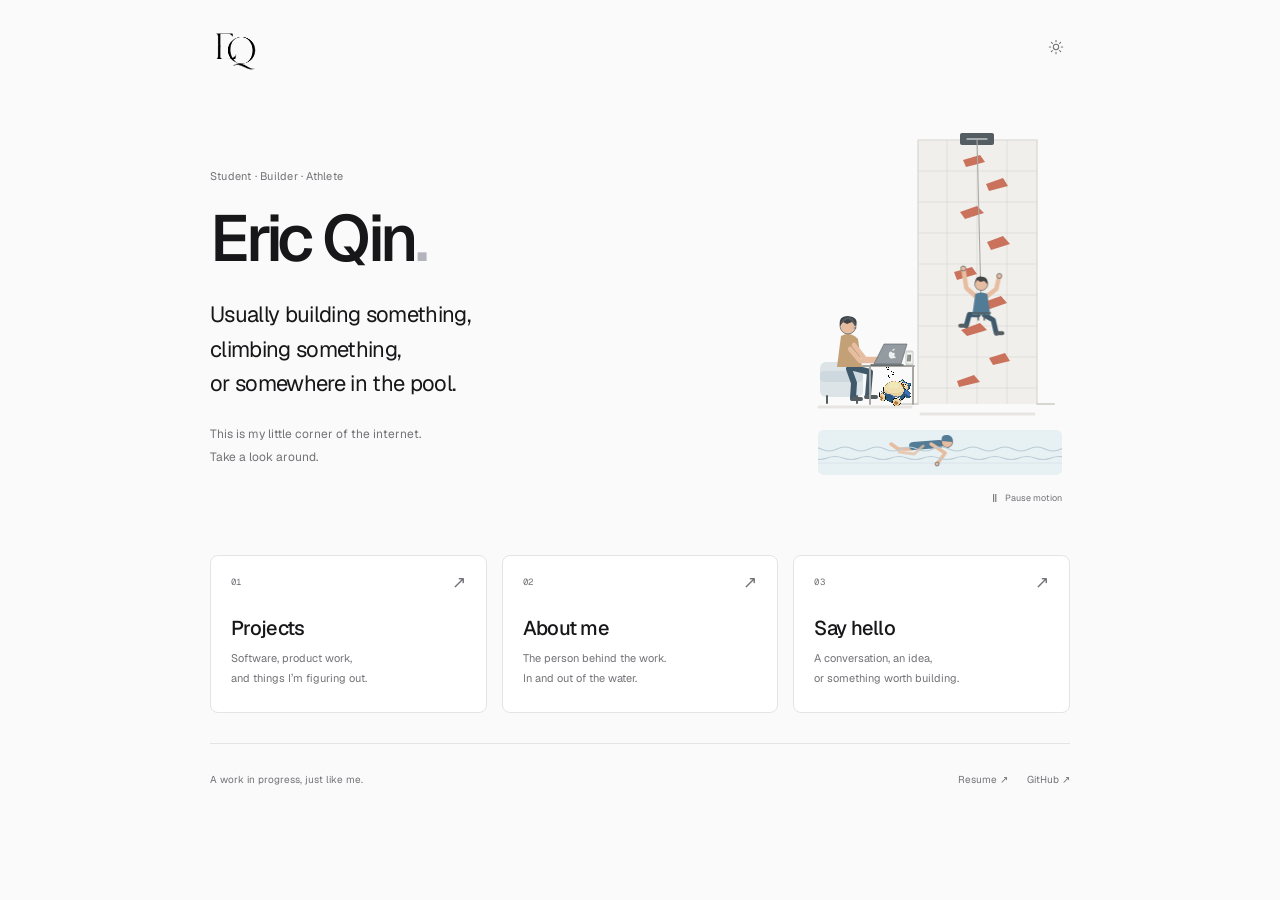
==== index.html @ 5e34e3b4 "Publish Eric Qin personal portfolio" ====
<!doctype html>
<html lang="en"><head><meta charset="utf-8"><meta name="viewport" content="width=device-width, initial-scale=1"><meta name="description" content="Eric Qin. Tools for climbing, coding agents, and everyday problems. Student, builder, and athlete."><meta name="theme-color" content="#fafafa"><meta property="og:title" content="Eric Qin — Student · Builder · Athlete"><meta property="og:description" content="Eric Qin. Tools for climbing, coding agents, and everyday problems. Student, builder, and athlete."><title>Eric Qin — Student · Builder · Athlete</title><link rel="icon" href="/assets/eq-monogram.png" type="image/png"><link rel="stylesheet" href="/styles.css"><link rel="stylesheet" href="/quiet.css"><link rel="stylesheet" href="/portal.css"><script src="/theme.js"></script><script src="/app.js" defer></script><script type="module" src="/characters.js"></script></head><body class="quiet-site home-page"><a class="skip-link" href="#main">Skip to content</a><header class="quiet-header"><a class="quiet-logo" href="/" aria-label="Eric Qin home"><img src="/assets/eq-monogram.png" alt="EQ monogram" width="68" height="60"></a><div class="header-controls"><button class="quiet-theme" data-theme-toggle aria-label="Switch to dark theme"><i data-icon="sun"></i></button></div></header><main id="main" class="quiet-main">
<section class="portal-hero" aria-labelledby="intro-title"><div class="portal-intro"><p class="portal-kicker">Student · Builder · Athlete</p><h1 id="intro-title">Eric Qin<span>.</span></h1><p class="portal-lead">Usually building something,<br>climbing something,<br>or somewhere in the pool.</p><p class="portal-description">This is my little corner of the internet.<br>Take a look around.</p></div>
<div class="athlete-scene" data-motion="playing">
<svg class="athlete-illustration" viewBox="0 0 260 354" fill="none" role="img" aria-labelledby="athlete-scene-title athlete-scene-description">
<title id="athlete-scene-title">A little of life outside the browser</title><desc id="athlete-scene-description">A person climbs a speed wall and lowers on a rope, a swimmer turns and swims laps, and a person works on a Mac laptop beside a white zero-sugar Monster can. Snorlax lies asleep under the desk, with little Zs floating above his head. Decorative illustrations, not race footage.</desc>
<defs><clipPath id="wall-clip"><path d="M107 17h119v264H107z"/></clipPath><clipPath id="pool-clip"><rect x="8" y="307" width="244" height="45" rx="5"/></clipPath><clipPath id="snorlax-clip"><rect x="61" y="243" width="40" height="40"/></clipPath></defs>
<!-- The wall -->
<path d="M108 281V17h119v264" class="wall-outline"/><path d="M108 281H91m136 0h17" class="wall-feet"/>
<path d="M137 17v264m30-264v264m30-264v264M108 48h119M108 79h119M108 110h119M108 141h119M108 172h119M108 203h119M108 234h119M108 265h119" class="wall-panels"/>
<rect x="150" y="10" width="34" height="12" rx="2" class="wall-finish"/><path d="M157 16h20" class="finish-stripe"/>
<g class="route-holds"><path d="m147 258 17-6 6 7-21 5z"/><path d="m179 235 16-5 5 8-17 4z"/><path d="m151 207 19-7 7 7-20 6z"/><path d="m174 179 17-6 6 7-20 7z"/><path d="m144 149 18-5 5 7-20 6z"/><path d="m177 119 16-6 7 8-19 6z"/><path d="m150 89 17-6 7 7-19 6z"/><path d="m176 61 17-6 5 8-19 5z"/><path d="m153 37 17-5 5 7-19 5z"/></g>
<path d="M111 291h113" class="floor-shadow"/>
<g clip-path="url(#wall-clip)"><g transform="translate(167 246)"><path d="M0-231V8" class="belay-rope"/><g class="climb-motion">
<g class="climb-left-arm"><path d="M-6-9-15-17-18-29" class="character-limb"/><circle cx="-18" cy="-29" r="2.5" class="character-skin"/></g>
<g class="climb-right-arm"><path d="M6-9 15-16 18-29" class="character-limb"/><circle cx="18" cy="-29" r="2.5" class="character-skin"/></g>
<g class="climb-left-leg"><path d="M-3 10-12 18-15 31" class="character-trousers"/><path d="M-15 31h-6" class="character-shoe"/></g>
<g class="climb-right-leg"><path d="M3 10 12 18 15 31" class="character-trousers"/><path d="M15 31h6" class="character-shoe"/></g>
<path d="M-6-11Q0-14 6-11l3 21H-9Z" class="character-shirt"/><path d="M-9 8H9m-12 0v7m6-7v7" class="character-harness"/>
<circle cx="0" cy="-21" r="6.5" class="character-skin"/><path d="M-6-22q0-8 8-6 5 1 4 7l-3-3-4 1-3-2z" class="character-hair"/>
</g></g></g>
<!-- A focused afternoon -->
<g class="desk-scene"><path d="M9 284h92" class="floor-shadow"/>
<rect x="10" y="239" width="43" height="35" rx="6" class="desk-couch"/><rect x="10" y="248" width="43" height="11" rx="4" class="desk-cushion"/><path d="M17 273v7m30-7v7" class="desk-frame"/>
<path d="M40 244 60 249 58 273m-19-27 5 14-1 15" class="desk-trousers"/><path d="M56 274h10m-24 2h9" class="character-shoe"/>
<g class="desk-focus"><path d="M31 213q9-5 17 3l4 28H27z" class="desk-shirt"/><path d="m44 222 11 14 19 0" class="character-limb"/><g class="desk-typing"><path d="M40 226 50 238h22" class="character-limb"/><circle cx="73" cy="238" r="2.2" class="character-skin"/></g><circle cx="38" cy="203" r="8" class="character-skin"/><path d="M30 203q-2-10 8-10 11 1 8 10l-4-4-5 2-4-2z" class="character-hair"/><path d="M32 199q8-9 13 3" class="desk-headphones"/><path d="M44 205h2" class="desk-eye"/></g>
<path d="M53 243H104M60 243v38M103 243v38" class="desk-table"/><path d="M64 241h27l6-20H74z" class="mac-lid"/><path d="M61 242h32" class="mac-base"/><g class="mac-mark"><path d="M83 230q-3-3-4 0-1 3 1 5 2 1 3 0 2 1 3-1-3-1-1-3-1-2-2-1z"/><path d="M82 228q1-3 3-2-1 2-3 2z"/></g>
<g aria-label="White zero-sugar Monster energy-drink can"><rect x="96" y="228" width="7" height="14" rx="1.2" class="monster-can"/><path d="M96.5 229h6m-6 12h6" class="can-rim"/><path d="m98 232-.4 6m1.7-6-.4 6m1.7-6-.4 6" class="monster-claws"/></g>
<!-- Sleeping Snorlax: the user-selected Tenor animation, played from its original frames. -->
<g clip-path="url(#snorlax-clip)"><svg class="snorlax-sprite" x="61" y="243" width="40" height="40" viewBox="0 0 81 81" overflow="hidden" data-frame-durations="400,300,100,400,100,100,100,100" data-frame="0" role="img" aria-label="Snorlax lying asleep, with Zs floating above him">
<title>Sleeping Snorlax · shared by worthlesswaffle on Tenor</title>
<image href="/assets/snorlax-sleeping-frames.png" width="648" height="81"/>
</svg></g>
</g>
<!-- The pool -->
<g clip-path="url(#pool-clip)"><rect x="8" y="307" width="244" height="45" rx="5" class="pool-water"/><path d="M8 340h244" class="pool-bottom"/>
<g transform="translate(37 322)"><g class="swim-travel"><g class="swim-direction"><g class="swim-posture"><g class="swim-bob">
<g transform="translate(-18 4)"><g class="swim-kick"><path d="m0 0-14 0-7-5" class="swimmer-leg"/></g></g>
<path d="m-17 1 26-2" class="swimmer-body"/><path d="m-7 1-9 8-15-2" class="swimmer-underarm"/>
<g transform="translate(1 -1)"><g class="swim-stroke"><path d="m0 0 9-14 11 8" class="swimmer-arm"/><circle cx="20" cy="-6" r="2" class="character-skin"/></g></g>
<g class="swim-head"><circle cx="17" cy="-3" r="5.5" class="character-skin"/><path d="M12-4q-2-7 6-6 6 2 4 7z" class="swim-cap"/></g>
</g></g></g></g></g>
<g class="pool-ripples"><path d="M-5 326q8-4 16 0t16 0t16 0t16 0t16 0t16 0t16 0t16 0t16 0t16 0t16 0t16 0t16 0t16 0t16 0t16 0t16 0"/><path d="M-15 335q8-3 16 0t16 0t16 0t16 0t16 0t16 0t16 0t16 0t16 0t16 0t16 0t16 0t16 0t16 0t16 0t16 0t16 0"/></g></g>
</svg>
<button class="motion-toggle" data-motion-toggle aria-label="Pause character animations" aria-pressed="false"><span class="motion-symbol" aria-hidden="true">Ⅱ</span><span data-motion-label>Pause motion</span></button>
</div>
</section>
<nav class="portal-doors" aria-label="Explore my website">
<a class="portal-door" href="/work/"><span class="door-topline"><span class="door-number">01</span><span class="door-arrow" aria-hidden="true">↗</span></span><h2>Projects</h2><p>Software, product work,<br>and things I’m figuring out.</p></a>
<a class="portal-door" href="/about/"><span class="door-topline"><span class="door-number">02</span><span class="door-arrow" aria-hidden="true">↗</span></span><h2>About me</h2><p>The person behind the work.<br>In and out of the water.</p></a>
<a class="portal-door" href="/contact/"><span class="door-topline"><span class="door-number">03</span><span class="door-arrow" aria-hidden="true">↗</span></span><h2>Say hello</h2><p>A conversation, an idea,<br>or something worth building.</p></a>
</nav>
</main><footer class="quiet-footer portal-footer"><span>A work in progress, just like me.</span><div><a href="/Eric-Qin-Resume.pdf" target="_blank" rel="noopener noreferrer">Resume ↗</a><a href="https://github.com/ericqin0816" target="_blank" rel="noopener noreferrer">GitHub ↗</a></div></footer></body></html>
---- styles.css ----
@font-face{font-family:'Geist';font-style:normal;font-weight:400 800;font-display:swap;src:url('/fonts/geist-latin.woff2') format('woff2')}
@font-face{font-family:'Geist Mono';font-style:normal;font-weight:400 500;font-display:swap;src:url('/fonts/geist-mono-latin.woff2') format('woff2')}
:root{color-scheme:light;--bg:#fafafa;--surface:#fff;--surface-alt:#f5f5f5;--text:#171719;--muted:#727277;--border:#e4e4e7;--strong-border:#d6d6da;--accent:#315eee;--dark:#171719;--dark-text:#fafafa;--soft-blue:#f0f4fc;--green:#548c68;--shadow:0 2px 4px #00000003,0 6px 20px #00000003;--sans:'Geist',-apple-system,BlinkMacSystemFont,'Segoe UI',sans-serif;--mono:'Geist Mono',ui-monospace,SFMono-Regular,Consolas,monospace}
:root[data-theme=dark]{color-scheme:dark;--bg:#101011;--surface:#161618;--surface-alt:#1c1c1f;--text:#efeff1;--muted:#a0a0a8;--border:#2c2c31;--strong-border:#44444c;--accent:#8fa9ff;--dark:#f2f2f4;--dark-text:#171719;--soft-blue:#181e2a;--green:#88bb9c;--shadow:none}
*{box-sizing:border-box}html{scroll-behavior:smooth;scroll-padding-top:100px}body{margin:0;background:var(--bg);color:var(--text);font-family:var(--sans);font-size:14px;line-height:1.6;-webkit-font-smoothing:antialiased}a{color:inherit;text-decoration:none}button,input{font:inherit}button,a{-webkit-tap-highlight-color:transparent}button{color:inherit;cursor:pointer}button:disabled{cursor:default}button,i{flex-shrink:0}button{border:0;background:none}svg{display:block;width:20px;height:20px}i[data-icon]{display:inline-flex;align-items:center;justify-content:center;font-style:normal}p,h1,h2,h3,h4{margin:0}p{color:var(--muted)}h1,h2,h3,h4{font-weight:600;letter-spacing:-.045em;line-height:1.2}::selection{background:#d9e3ff;color:#171719}a,button,summary{touch-action:manipulation}a:focus-visible,button:focus-visible,summary:focus-visible,input:focus-visible{outline:2px solid var(--accent);outline-offset:5px}a:hover{color:var(--accent)}[hidden]{display:none!important}.container{max-width:1184px;width:calc(100% - 96px);margin-inline:auto}.mono{font-family:var(--mono);font-size:10px;letter-spacing:.055em;line-height:1.6}.muted{color:var(--muted)}.sr-only{position:absolute;width:1px;height:1px;padding:0;margin:-1px;overflow:hidden;clip:rect(0,0,0,0);white-space:nowrap;border:0}.skip-link{position:fixed;left:16px;top:-60px;background:var(--dark);color:var(--dark-text);padding:10px 18px;border-radius:6px;z-index:99}.skip-link:focus{top:10px}.status-dot{width:6px;height:6px;display:inline-block;background:var(--green);border-radius:100%;flex-shrink:0}.button{display:inline-flex;align-items:center;justify-content:center;gap:12px;border:1px solid transparent;padding:11px 18px;min-height:42px;font-size:12px;line-height:1.3;font-weight:550;border-radius:7px;white-space:nowrap;transition:background .15s,border-color .15s,transform .15s}.button:hover{transform:translateY(-1px)}.button svg{width:16px;height:16px}.button-dark{background:var(--dark);color:var(--dark-text)}.button-dark:hover{background:var(--text);color:var(--dark-text);opacity:.85}.button-outline{background:var(--surface);border-color:var(--border)}.button-outline:hover{background:var(--surface-alt);color:var(--text);border-color:var(--strong-border)}.button-small{padding:8px 13px;font-size:11px;min-height:33px}.icon-button{display:inline-flex;align-items:center;justify-content:center;width:33px;height:33px;border-radius:6px}.icon-button:hover{color:var(--text);background:var(--surface-alt)}.icon-button svg{width:17px;height:17px}.text-link{color:var(--accent);font-size:12px;font-weight:500;display:inline-flex;align-items:center;gap:8px}.text-link:hover{color:var(--accent);text-decoration:underline;text-underline-offset:4px}.text-link svg{width:16px;height:16px}.badge{display:inline-flex;align-items:center;gap:6px;background:var(--surface-alt);border:1px solid var(--border);padding:3px 8px;border-radius:5px;font-size:10px;font-weight:500;line-height:1.5;letter-spacing:0;color:var(--text)}
.site-header{height:68px;position:sticky;top:0;z-index:20;background:color-mix(in srgb,var(--bg) 92%,transparent);backdrop-filter:blur(16px);border-bottom:1px solid var(--border)}.header-inner{max-width:1440px;width:calc(100% - 80px);height:100%;margin:auto;display:flex;align-items:center;gap:40px}.wordmark{display:flex;align-items:center}.logo-mark{font-size:25px;font-weight:750;letter-spacing:-2px;color:var(--text);line-height:1}.logo-mark span{color:var(--muted)}.desktop-nav{display:flex;align-items:center;gap:26px;font-size:12px;color:var(--muted)}.desktop-nav a:hover{color:var(--text)}.header-actions{margin-left:auto;display:flex;align-items:center;gap:9px}.search-trigger{display:flex;align-items:center;gap:8px;color:var(--muted);font-size:11px;border:1px solid var(--border);background:var(--surface);padding:6px 8px;border-radius:6px;margin-right:8px;width:175px}.search-trigger svg{width:13px;height:13px}.search-trigger kbd{margin-left:auto}kbd{font-family:var(--mono);font-size:9px;border:1px solid var(--border);border-radius:4px;min-width:24px;padding:0 4px;background:var(--surface-alt);color:var(--muted)}.nav-divider{height:16px;width:1px;background:var(--border);margin-inline:3px}.mobile-menu-toggle{display:none}.mobile-nav{padding:18px 24px;display:flex;flex-direction:column;gap:15px;border-bottom:1px solid var(--border);background:var(--bg)}
.hero{padding-top:71px;padding-bottom:0;text-align:center}.hero-note{display:inline-flex;align-items:center;gap:9px;font-size:11px;color:var(--muted);background:var(--surface);border:1px solid var(--border);border-radius:30px;padding:5px 11px}.hero-note:hover{border-color:var(--strong-border);color:var(--text)}.hero-note>span:last-child{padding-left:5px;color:var(--text)}.hero h1{font-size:clamp(64px,7.6vw,100px);line-height:1.08;letter-spacing:-.065em;font-weight:650;margin-top:25px}.hero-period{color:#b5b5bd}.hero-roles{font-size:19px;font-weight:450;margin-top:12px;color:var(--text);letter-spacing:-.025em}.hero-roles span{margin:0 7px;color:#aaaab0}.hero-intro{font-size:16px;line-height:1.75;letter-spacing:-.02em;margin:18px auto 0}.hero-buttons{display:flex;align-items:center;justify-content:center;gap:10px;margin-top:27px}.resume-link{color:var(--muted);margin-left:7px}.hero-footnote{margin-top:72px;display:flex;align-items:center;justify-content:space-between;padding-bottom:22px;border-bottom:1px solid var(--border);color:var(--muted);text-align:left}.hero-footnote .mono{font-size:9px;letter-spacing:.12em}.hero-footnote a{border:1px solid var(--border);border-radius:50%;width:28px;height:28px;display:flex;align-items:center;justify-content:center}.hero-footnote a svg{width:13px;height:13px}.section{padding-top:62px}.section-top{display:flex;align-items:flex-end;justify-content:space-between;gap:24px;margin-bottom:27px}.eyebrow{display:flex;align-items:center;gap:11px;font-size:10px;font-family:var(--mono);letter-spacing:.1em;margin-bottom:12px;color:var(--muted)}.eyebrow>span:not(.status-dot){color:#aaaab1;padding-right:9px;border-right:1px solid var(--strong-border)}.section-top h2,.about-intro h2{font-size:30px;font-weight:550;letter-spacing:-.045em}.section-description{font-size:12px;line-height:1.7;text-align:right;padding-bottom:2px}
.featured-project{display:grid;grid-template-columns:1fr 1fr;border:1px solid var(--border);border-radius:11px;overflow:hidden;background:var(--surface);box-shadow:var(--shadow)}.featured-copy{padding:28px 30px 30px}.card-topline{display:flex;align-items:center;justify-content:space-between;gap:12px}.card-topline>i svg{width:16px;height:16px;color:var(--muted)}.project-title-row{display:flex;gap:10px;align-items:center;margin-top:25px}.project-symbol{display:flex;align-items:center;justify-content:center;width:30px;height:30px;border:1px solid var(--border);border-radius:7px}.project-symbol svg{width:19px;height:19px}.project-title-row h3{font-size:29px}.project-subtitle{font-size:17px;color:var(--text);letter-spacing:-.025em;margin-top:9px}.role{font-family:var(--mono);font-size:9px;letter-spacing:.08em;margin-top:12px}.project-description{font-size:13px;line-height:1.8;margin-top:17px;max-width:460px}.stack{display:flex;flex-wrap:wrap;gap:5px;margin-top:17px}.stack span{font-family:var(--mono);font-size:9px;padding:3px 7px;background:var(--surface-alt);border:1px solid var(--border);border-radius:4px;color:var(--muted)}.featured-metrics{display:flex;gap:38px;margin-top:23px;padding-top:20px;border-top:1px solid var(--border)}.featured-metrics>div{display:flex;flex-direction:column;gap:4px}.featured-metrics strong{font-size:29px;line-height:1.2;font-weight:550;letter-spacing:-.06em}.featured-metrics strong span{font-size:21px;color:var(--muted)}.featured-metrics>div>span{font-size:10px;color:var(--muted)}.project-links{display:flex;align-items:center;gap:19px;margin-top:24px}.project-links .button{font-size:11px;padding:10px 12px;gap:16px;min-height:37px}.project-links .text-link{font-size:11px}
.climb-preview{padding:22px;background:var(--surface-alt);border-left:1px solid var(--border);display:flex;flex-direction:column;justify-content:center;min-width:0}.preview-chrome{display:flex;justify-content:space-between;align-items:center;padding:12px 14px;background:#202224;border:1px solid #373b3c;border-radius:8px 8px 0 0;color:#a1a8a6;font-size:9px;gap:8px}.preview-chrome>div{display:flex;align-items:center;gap:6px;white-space:nowrap}.preview-chrome strong{color:#ebefec;font-size:10px;font-weight:550}.mini-mark{color:#bde3c9;font-family:var(--mono);font-size:12px;margin-right:3px}.preview-slash{color:#737b77;margin:0 3px}.local-badge{font-family:var(--mono);font-size:7px;display:flex;align-items:center;gap:4px}.local-badge svg{width:10px;height:10px}.preview-body{background:#171b19;color:#b9c1bc;border:1px solid #373b3c;border-top:0;border-radius:0 0 8px 8px;padding:14px 14px 0}.inspector-toolbar{display:flex;justify-content:space-between;align-items:center;font-size:9px}.inspector-toolbar>span:first-child{display:flex;align-items:center;gap:6px}.inspector-toolbar .mono{font-size:7px;letter-spacing:.1em;color:#7e8982}.wall-diagram{margin-top:14px;position:relative;border:1px solid #333c36;border-radius:5px;overflow:hidden;color:#5e7366}.wall-diagram svg{width:100%;height:auto;min-height:170px;max-height:248px;background:radial-gradient(ellipse at center,#26362c,#171e19)}.wall-grid{opacity:.45}.motion-trail{fill:none;stroke:#759884;stroke-width:1.8;stroke-dasharray:5 5;opacity:.65}.holds path{fill:#455a4a;stroke:#779880;stroke-width:1}.pose-skeleton{fill:#cdf1d4;stroke:#cdf1d4;stroke-width:2;stroke-linecap:round}.pose-skeleton path{fill:none}.diagram-annotations{stroke:#688874;stroke-width:.7;fill:#99bca4;font-family:var(--mono);font-size:7px}.diagram-annotations text{stroke:none}.frame-corners{fill:none;stroke:#88a894;stroke-width:1}.schematic-label{position:absolute;bottom:8px;right:10px;font-family:var(--mono);font-size:6px;color:#88a491;letter-spacing:.06em}.evidence-tabs{display:flex;border-bottom:1px solid #343c36;margin-top:15px;gap:8px}.evidence-tabs button{display:flex;align-items:center;justify-content:center;gap:6px;color:#899a8f;flex:1;font-size:9px;padding:8px 10px;position:relative}.evidence-tabs button svg{width:12px;height:12px}.evidence-tabs button[aria-selected=true]{color:#d2efd9;background:#263129;border-radius:4px 4px 0 0}.evidence-tabs button[aria-selected=true]:after{content:'';position:absolute;bottom:-1px;height:1px;background:#b4d5bd;left:0;right:0}.signal-strip{display:flex;align-items:center;gap:3px;height:34px;margin-top:10px;padding-inline:8px}.signal-strip span{flex:1;background:#526f5a;height:9px;border-radius:1px;transition:height .25s,background .25s}.signal-strip span:nth-child(n+17){height:24px;background:#a6caae}.signal-strip span:nth-child(16){height:15px}.evidence-description{font-size:9px;color:#a6b8ac;line-height:1.6;min-height:29px;padding:2px 0 7px}.pipeline-bottom{display:flex;align-items:center;justify-content:space-between;gap:4px;font-family:var(--mono);font-size:8px;color:#7f9285;border-top:1px solid #343c36;padding:13px 0}.pipeline-bottom .active{color:#c8e3d0;background:#2c3b31;padding:2px 7px;border-radius:3px}#evidence-panel[data-signal=audio] .signal-strip span{height:6px}#evidence-panel[data-signal=audio] .signal-strip span:nth-child(3n){height:26px;background:#a6caae}#evidence-panel[data-signal=audio] .signal-strip span:nth-child(2n){height:17px}#evidence-panel[data-signal=motion] .signal-strip span{height:5px}#evidence-panel[data-signal=motion] .signal-strip span:nth-child(n+8){height:10px}#evidence-panel[data-signal=motion] .signal-strip span:nth-child(n+16){height:18px}#evidence-panel[data-signal=motion] .signal-strip span:nth-child(n+24){height:28px}
.project-filter-row{display:flex;align-items:center;justify-content:space-between;margin:31px 0 18px;gap:14px}.project-filter-row>.mono{font-size:9px;letter-spacing:.1em}.filters{display:flex;gap:3px;padding:3px;background:var(--surface-alt);border:1px solid var(--border);border-radius:7px}.filters button{padding:5px 10px;font-size:10px;border:1px solid transparent;border-radius:4px;color:var(--muted);line-height:1.5}.filters button:hover{color:var(--text)}.filters button.active{background:var(--surface);border-color:var(--border);box-shadow:0 1px 2px #00000004;color:var(--text)}.filters button span{font-family:var(--mono);font-size:8px;color:var(--muted);margin-left:4px}.project-grid{display:grid;grid-template-columns:repeat(3,1fr);gap:18px}.project-card{border:1px solid var(--border);border-radius:9px;overflow:hidden;box-shadow:var(--shadow);background:var(--surface);transition:border-color .2s;min-width:0}.project-card:hover{border-color:var(--strong-border)}.card-visual{height:218px;background:var(--surface-alt);border-bottom:1px solid var(--border);padding:21px;position:relative;display:flex;align-items:center;justify-content:center;flex-direction:column}.shield-visual{background-image:radial-gradient(var(--strong-border) .6px,transparent .6px);background-size:12px 12px}.policy-node{display:flex;align-items:center;gap:8px;padding:7px 12px;border:1px solid var(--strong-border);background:var(--surface);border-radius:5px;font-size:10px;box-shadow:0 1px 2px #00000003}.policy-node svg{width:12px;height:12px;color:var(--muted)}.shield-node{border-color:var(--text);min-width:175px;justify-content:center}.shield-node svg{color:var(--text)}.policy-tag{background:var(--surface-alt);font-family:var(--mono);font-size:7px;padding:2px 4px;margin-left:4px;border-radius:2px;color:var(--muted)}.flow-line{height:19px;width:1px;background:var(--strong-border)}.policy-decisions{display:flex;gap:7px;margin-top:11px}.policy-decisions span{display:flex;align-items:center;gap:4px;font-family:var(--mono);font-size:7px;color:var(--muted);background:var(--surface);border:1px solid var(--border);padding:4px 6px;border-radius:3px}.policy-decisions svg{width:9px;height:9px}.policy-decisions>span:first-child{color:var(--green)}.policy-tool{display:flex;align-items:center;gap:6px;font-size:9px;color:var(--muted)}.policy-tool svg{width:11px;height:11px}.solar-visual{background:var(--soft-blue);gap:15px}.solar-inputs{display:flex;align-items:center;gap:8px;font-size:10px;color:var(--muted)}.solar-inputs>span:not(:nth-child(2)):not(:nth-child(4)){border:1px solid var(--border);background:var(--surface);display:flex;align-items:center;gap:5px;border-radius:5px;padding:7px 9px}.solar-inputs svg{width:13px;height:13px}.research-equation{text-align:center;display:flex;flex-direction:column;align-items:center;gap:11px}.research-equation>span{font-family:var(--mono);font-size:9px;color:var(--muted)}.research-equation svg{width:16px;height:16px;color:var(--muted)}.research-equation strong{font-size:18px;font-weight:500;letter-spacing:-.04em}.research-status{display:flex;gap:7px;align-items:center;font-family:var(--mono);font-size:7px;color:var(--muted);margin-top:1px}.research-status .status-dot{width:4px;height:4px;background:#7793c6}.calc-visual{background:color-mix(in srgb,var(--surface-alt) 94%,#cda6ee);gap:15px}.concept-slots{display:flex;gap:12px}.concept-slots>div{border:1px dashed var(--strong-border);border-radius:6px;width:61px;height:79px;display:flex;align-items:center;justify-content:center;position:relative;background:var(--surface)}.concept-slots>div:nth-child(2){transform:translateY(-9px)}.concept-slots svg{width:22px;height:22px;color:var(--muted)}.concept-slots span{position:absolute;bottom:6px;right:7px;font-family:var(--mono);font-size:7px;color:var(--muted)}.concept-caption{display:flex;align-items:center;gap:10px;font-family:var(--mono);font-size:6.5px;letter-spacing:.04em;color:var(--muted)}.visual-note{font-size:9px}.card-content{padding:21px}.card-content .card-topline .mono{font-size:8px}.card-content h3{font-size:20px;margin-top:13px}.card-role{font-size:10px;margin-top:5px;color:var(--muted)}.card-content>p:not(.card-role){font-size:12px;line-height:1.75;margin-top:14px;min-height:84px}.card-content details{margin-top:19px;border-top:1px solid var(--border);padding-top:13px}details summary{display:flex;align-items:center;justify-content:space-between;gap:10px;list-style:none;cursor:pointer;color:var(--accent);font-size:11px;font-weight:500}details summary::-webkit-details-marker{display:none}details summary>span{font-family:var(--mono);font-size:14px;font-weight:400}details[open] summary>span{transform:rotate(45deg)}.details-content{padding-top:12px}.details-content p{font-size:11px;line-height:1.8;margin-bottom:8px}.research-fields{display:flex;flex-wrap:wrap;gap:5px;margin:10px 0}.research-fields span{font-family:var(--mono);font-size:8px;border:1px solid var(--border);border-radius:4px;padding:4px 5px;color:var(--muted)}.small-projects{margin-top:18px;border:1px solid var(--border);border-radius:8px;background:var(--surface);overflow:hidden}.small-projects:not(:has(article:not([hidden]))){display:none}.small-project{display:flex;align-items:start;gap:16px;padding:23px}.small-project+.small-project{border-top:1px solid var(--border)}.small-icon{display:flex;align-items:center;justify-content:center;background:var(--surface-alt);border:1px solid var(--border);border-radius:7px;width:36px;height:36px;color:var(--muted);flex-shrink:0}.small-icon svg{width:17px;height:17px}.small-project>div{flex:1}.small-project h3{font-size:14px;font-weight:550;letter-spacing:-.025em;display:flex;align-items:center;gap:10px;flex-wrap:wrap}.small-project h3 .badge{font-size:8px;font-weight:400}.small-project p{font-size:11px;margin-top:6px}.small-project>a,.small-stack{margin-top:9px;white-space:nowrap}.small-project details{margin-top:9px;max-width:610px}.small-project details summary{font-size:10px;justify-content:flex-start}.small-stack{font-size:8px;color:var(--muted)}.filtered-grid{grid-template-columns:repeat(3,1fr)}.filter-empty{font-size:12px;padding:24px}
.work-section{padding-top:78px}.worktree-card{border:1px solid var(--border);border-radius:9px;background:var(--surface);display:grid;grid-template-columns:1.22fr 1fr;overflow:hidden}.worktree-card>div:first-child{padding:28px 30px}.worktree-card .card-topline .text-link{font-size:10px}.worktree-title{display:flex;align-items:center;gap:11px;margin-top:24px}.worktree-title h3{font-size:27px}.worktree-title svg{width:24px;height:24px}.worktree-card .card-role{font-size:11px;margin-top:8px}.worktree-description{font-size:13px;line-height:1.8;max-width:490px;margin-top:17px}.discovery-block{border-left:1px solid var(--border);padding:27px 31px;background:color-mix(in srgb,var(--surface-alt) 97%,#b6b6db)}.discovery-block>strong{font-size:58px;font-weight:550;letter-spacing:-.08em;line-height:1.2}.discovery-block>strong span{font-size:36px;color:var(--muted);font-weight:400}.discovery-block>p{font-size:11px}.discovery-flow{display:flex;align-items:center;gap:9px;margin-top:24px;flex-wrap:wrap}.discovery-flow span{font-family:var(--mono);font-size:8px;padding:5px 9px;background:var(--surface);border:1px solid var(--border);border-radius:4px}.discovery-flow svg{width:12px;height:12px;color:var(--muted)}.discovery-note{margin-top:17px;font-size:10px!important;line-height:1.8;max-width:350px}.experience-list{margin-top:25px}.experience-list>article{display:grid;grid-template-columns:1fr 1.33fr 1fr;align-items:start;gap:30px;padding:27px 0;border-bottom:1px solid var(--border)}.experience-label{display:flex;gap:12px}.experience-icon{padding:7px;background:var(--surface);border:1px solid var(--border);border-radius:6px;height:33px}.experience-icon svg{width:17px;height:17px;color:var(--muted)}.experience-label h3{font-size:13px;letter-spacing:-.02em;font-weight:550;padding-top:3px}.experience-label p{font-size:10px;margin-top:6px}.experience-list>article>p{font-size:11px;line-height:1.8;max-width:380px}.experience-detail{text-align:right;padding-top:3px;display:flex;flex-direction:column;gap:5px}.experience-detail strong{font-size:13px;font-weight:500;letter-spacing:-.035em}.experience-detail strong span{color:var(--muted)}.experience-detail>span,.experience-detail.mono{font-family:var(--mono);font-size:8px;letter-spacing:.04em;color:var(--muted)}
.beyond-grid{display:grid;grid-template-columns:1fr 1fr;gap:20px}.athletics-card{border:1px solid var(--border);border-radius:9px;padding:28px 30px;background:var(--surface);position:relative;overflow:hidden}.athletics-card:after{content:'';position:absolute;right:-25px;top:65px;width:165px;height:200px;background-image:linear-gradient(130deg,transparent 48%,var(--border) 48.5%,var(--border) 49%,transparent 49.5%);background-size:34px 43px;opacity:.6;pointer-events:none}.athletics-card>.card-topline .mono{font-size:9px}.personal-best{margin-top:30px;display:flex;flex-direction:column;gap:3px;position:relative;z-index:1}.personal-best strong{font-size:77px;letter-spacing:-.075em;font-weight:550;line-height:1.1}.personal-best strong span{font-size:32px;color:var(--muted);margin-left:4px}.personal-best>span{font-family:var(--mono);font-size:8px;color:var(--muted);letter-spacing:.1em}.athletics-card h3{font-size:25px;margin-top:29px}.athletics-card>p{font-size:12px;line-height:1.85;margin-top:13px;max-width:400px}.athletics-card>a{margin-top:20px;font-size:11px}.secondary-sport{display:flex;gap:10px;margin-top:28px;padding-top:19px;border-top:1px solid var(--border);font-size:10px;color:var(--muted);align-items:center}.secondary-sport svg{width:16px;height:16px}.service-cards{display:grid;gap:18px}.service-card{background:var(--surface);border:1px solid var(--border);border-radius:9px;padding:25px 28px}.service-card .card-topline .mono{font-size:8px}.service-card h3{font-size:20px;margin-top:13px}.service-card>p{font-size:11px;line-height:1.8;margin-top:12px}.service-metrics{display:flex;gap:38px;margin-top:17px}.service-metrics>div{display:flex;flex-direction:column;gap:3px}.service-metrics strong{font-size:26px;font-weight:550;letter-spacing:-.06em}.service-metrics span{font-size:10px;color:var(--muted)}.service-note{font-size:9px!important;line-height:1.7!important;margin-top:15px!important}.council-card{padding-top:22px;padding-bottom:22px}.council-card .mono{font-size:8px}.council-card h3{margin-top:10px;font-size:18px}.council-card p:not(.mono):not(.card-role){font-size:11px;line-height:1.8;margin-top:11px}.council-card>a{font-size:10px;margin-top:16px}
.about-section{padding-top:77px;display:grid;grid-template-columns:1.25fr 1fr;gap:48px 60px}.about-intro>p:not(.eyebrow){font-size:13px;line-height:1.9;margin-top:20px;max-width:525px}.about-intro>p+p:not(.eyebrow){margin-top:12px}.about-intro>a{margin-top:18px;font-size:11px}.education-card{padding:25px 28px;border:1px solid var(--border);border-radius:9px;background:var(--surface);align-self:start;margin-top:4px}.education-card .card-topline .mono{font-size:9px}.education-metrics{display:flex;gap:40px;margin-top:29px}.education-metrics>div{display:flex;flex-direction:column;gap:8px}.education-metrics strong{font-size:34px;line-height:1;font-weight:500;letter-spacing:-.05em}.education-metrics strong span{font-size:17px;color:var(--muted);font-weight:400}.education-metrics>div>span{font-family:var(--mono);font-size:8px;letter-spacing:.08em;color:var(--muted)}.coursework{margin-top:25px;padding-top:19px;border-top:1px solid var(--border)}.coursework>.mono{font-size:8px}.coursework p{font-size:10px;margin-top:9px;line-height:1.9}.skills-grid{grid-column:1/-1;display:grid;grid-template-columns:repeat(4,1fr);gap:30px;border-top:1px solid var(--border);padding-top:24px}.skills-grid h3{font-size:11px;letter-spacing:-.01em;display:flex;align-items:center;gap:8px;font-weight:550}.skills-grid h3 svg{width:13px;height:13px;color:var(--muted)}.skills-grid p{font-size:10px;line-height:2;margin-top:13px}.contact-section{margin-top:72px;padding:39px 0 28px;border-top:1px solid var(--border);display:grid;grid-template-columns:1fr auto;gap:26px 30px;align-items:center}.contact-section .eyebrow{font-size:8px;gap:8px}.contact-section h2{font-size:29px;font-weight:550;letter-spacing:-.045em}.contact-section p:not(.eyebrow){font-size:13px;margin-top:10px}.contact-section>.button{padding:13px 21px;gap:30px}.contact-links{grid-column:1/-1;display:flex;gap:26px;font-size:10px;color:var(--muted)}.contact-links a{display:flex;align-items:center;gap:7px}.site-footer{border-top:1px solid var(--border);padding:24px 0 28px;display:flex;align-items:center;justify-content:space-between;gap:16px;font-size:9px;color:var(--muted)}.site-footer>span:first-child{display:flex;align-items:center;gap:10px}.site-footer strong{font-size:17px;letter-spacing:-1px;color:var(--text)}.site-footer .mono{font-size:7px;letter-spacing:.1em}.site-footer>a{display:flex;gap:9px}
.command-dialog{margin:14vh auto auto;max-width:520px;width:calc(100% - 32px);padding:0;border:1px solid var(--border);border-radius:10px;background:var(--surface);color:var(--text);box-shadow:0 20px 100px #0003}.command-dialog::backdrop{background:#0005;backdrop-filter:blur(4px)}.command-head{display:flex;align-items:center;gap:10px;padding:12px 15px;border-bottom:1px solid var(--border)}.command-head>i svg{width:17px;height:17px;color:var(--muted)}.command-head input{width:100%;background:transparent;border:0;padding:9px 0;outline:none;font-size:12px;color:var(--text)}.command-head input:focus-visible{outline:none}.command-results{max-height:380px;overflow:auto;padding:6px}.command-results a{display:flex;justify-content:space-between;align-items:center;padding:11px 12px;border-radius:5px;font-size:12px}.command-results a:hover,.command-results a:focus{background:var(--surface-alt);color:var(--text)}.command-results a>span:first-child{display:flex;flex-direction:column;gap:3px}.command-results strong{font-weight:500}.command-results small{font-size:10px;color:var(--muted)}.command-results a>span:last-child{color:var(--muted)}.command-footer{padding:10px 15px;border-top:1px solid var(--border);font-size:9px;display:flex;align-items:center;gap:5px}.command-footer>span{margin-right:auto}.search-empty{padding:25px;font-size:12px}
/* Dedicated ClimbIQ case study */
.case-container{max-width:1080px}.case-breadcrumb{display:flex;align-items:center;gap:10px;font-size:11px;color:var(--muted);margin-top:36px}.case-breadcrumb a{color:var(--accent)}.case-hero{padding:58px 0 42px;border-bottom:1px solid var(--border)}.case-hero .eyebrow{font-size:9px}.case-hero h1{font-size:72px;letter-spacing:-.065em;font-weight:600}.case-hero .case-subtitle{font-size:24px;color:var(--text);letter-spacing:-.04em;margin-top:12px}.case-hero>p:not(.eyebrow):not(.case-subtitle){max-width:670px;font-size:15px;line-height:1.9;margin-top:21px}.case-hero-actions{display:flex;gap:12px;margin-top:25px}.case-meta{display:grid;grid-template-columns:1fr 1fr 2fr;gap:25px;margin-top:38px}.case-meta>div{border-top:1px solid var(--border);padding-top:15px}.case-meta .mono{color:var(--muted);font-size:8px;letter-spacing:.1em}.case-meta p{font-size:11px;margin-top:7px;color:var(--text)}.case-stat-grid{display:grid;grid-template-columns:repeat(4,1fr);border:1px solid var(--border);border-radius:9px;background:var(--surface);margin-top:32px;overflow:hidden}.case-stat-grid>div{padding:21px}.case-stat-grid>div+div{border-left:1px solid var(--border)}.case-stat-grid strong{font-size:35px;letter-spacing:-.06em;font-weight:550;line-height:1.2}.case-stat-grid p{font-size:10px;margin-top:5px}.case-layout{display:grid;grid-template-columns:170px 1fr;gap:60px;margin-top:42px}.case-toc{align-self:start;position:sticky;top:99px;display:flex;flex-direction:column;gap:13px;padding-top:10px}.case-toc .mono{font-size:8px;color:var(--muted);margin-bottom:4px}.case-toc a{font-size:10px;color:var(--muted);display:flex;gap:10px}.case-toc a:hover{color:var(--text)}.case-toc a span{font-family:var(--mono);font-size:8px;color:var(--muted)}.case-body section{padding:8px 0 36px;margin-bottom:24px;border-bottom:1px solid var(--border)}.case-body h2{font-size:28px;font-weight:550;margin-bottom:16px}.case-body p{font-size:13px;line-height:1.9;margin-top:12px}.case-body h3{font-size:15px;margin:23px 0 8px;font-weight:550;letter-spacing:-.025em}.case-body ul{padding-left:18px;margin:16px 0;color:var(--muted);font-size:12px;line-height:1.9}.case-body li+li{margin-top:7px}.case-callout{background:var(--surface);border:1px solid var(--border);border-left:3px solid var(--strong-border);border-radius:6px;padding:18px 21px;margin:21px 0}.case-callout p{margin:0;font-size:12px}.case-callout strong{color:var(--text);font-weight:550}.case-pipeline{background:#171b19;border:1px solid #3b443d;border-radius:8px;padding:25px;display:flex;flex-direction:column;align-items:center;gap:10px;margin:23px 0}.case-pipeline>div{color:#cbd9cf;text-align:center;border:1px solid #47544b;border-radius:5px;padding:10px 20px;font-family:var(--mono);font-size:11px;min-width:240px;background:#232c26}.case-pipeline>span{color:#829b8b;font-size:14px}.case-pipeline>div small{display:block;font-family:var(--sans);font-size:9px;color:#9cb1a3;letter-spacing:0;margin-top:4px}.case-pipeline>div:last-child{border-color:#829b8b}.architecture-grid{display:grid;grid-template-columns:1fr 1fr;gap:13px;margin-top:20px}.architecture-grid>div{padding:19px;border:1px solid var(--border);border-radius:7px;background:var(--surface)}.architecture-grid .mono{font-size:8px;color:var(--muted)}.architecture-grid h3{font-size:13px;margin:9px 0}.architecture-grid p{font-size:11px;line-height:1.8;margin-top:5px}.test-table-wrap{border:1px solid var(--border);border-radius:7px;overflow:auto;margin-top:20px}.test-table{border-collapse:collapse;width:100%;font-size:11px;background:var(--surface)}.test-table th{text-align:left;background:var(--surface-alt);font-family:var(--mono);font-size:9px;font-weight:400;color:var(--muted);padding:12px 15px;letter-spacing:.04em}.test-table td{padding:13px 15px;border-top:1px solid var(--border);color:var(--muted)}.test-table td:first-child{color:var(--text);white-space:nowrap}.test-table strong{font-weight:500;color:var(--text)}.test-matrix{display:flex;flex-wrap:wrap;gap:6px;margin-top:15px}.test-matrix span{padding:5px 8px;border:1px solid var(--border);border-radius:4px;font-family:var(--mono);font-size:9px;color:var(--muted);background:var(--surface)}.case-next{margin:23px 0;background:var(--surface);border:1px solid var(--border);border-radius:7px;padding:19px 22px}.case-next .mono{font-size:8px}.case-next ul{margin-bottom:0}.case-bottom{display:flex;justify-content:space-between;align-items:center;padding:18px 0 40px}.case-bottom .text-link{font-size:11px}.case-contact{margin-top:20px}
.hero{padding-top:49px}.hero h1{font-size:clamp(64px,7vw,90px)}.hero-intro{font-size:15px;line-height:1.7}.hero-footnote{margin-top:44px;padding-bottom:18px}.projects-section{padding-top:38px}
@media(min-width:1500px){.hero{padding-top:66px}.hero-footnote{margin-top:55px}.climb-preview{padding:28px}.wall-diagram svg{max-height:260px}}
@media(max-width:1100px){.container{width:calc(100% - 64px)}.header-inner{width:calc(100% - 48px);gap:28px}.desktop-nav{gap:18px;font-size:11px}.search-trigger{width:145px}.search-trigger span{font-size:10px}.header-actions{gap:5px}.featured-copy{padding:24px}.climb-preview{padding:17px}.project-links{gap:13px;flex-wrap:wrap}.featured-metrics{gap:24px}.card-content{padding:18px}.card-content h3{font-size:18px}.card-visual{padding:17px;height:205px}.solar-inputs{gap:5px}.solar-inputs>span:not(:nth-child(2)):not(:nth-child(4)){padding:6px;font-size:9px}.small-stack{font-size:7px}.worktree-card>div:first-child{padding:25px}.experience-list>article{gap:20px;grid-template-columns:1fr 1.15fr .9fr}.experience-detail strong{font-size:11px}.about-section{gap:38px}.case-layout{gap:35px;grid-template-columns:150px 1fr}.preview-chrome>div>span:last-child{font-size:8px}.case-stat-grid>div{padding:19px}}
@media(max-width:900px){.desktop-nav{gap:15px}.desktop-nav a:nth-child(3){display:none}.search-trigger{width:32px;height:32px;justify-content:center;padding:0;margin-right:0}.search-trigger span,.search-trigger kbd{display:none}.hero{padding-top:62px}.featured-copy{padding:23px}.featured-project{grid-template-columns:1fr 1fr}.featured-copy .card-topline>.mono{display:none}.project-subtitle{font-size:16px}.project-description{font-size:12px}.featured-metrics{gap:20px}.featured-metrics strong{font-size:27px}.featured-metrics>div>span{font-size:9px;max-width:130px}.preview-chrome>div>span:last-child,.preview-slash{display:none}.card-visual{height:190px}.concept-slots{gap:8px}.concept-slots>div{width:47px;height:70px}.concept-caption{gap:6px;font-size:5.5px}.policy-decisions{gap:4px}.policy-decisions span{font-size:6px;padding:3px 4px}.research-equation strong{font-size:15px}.card-content .card-topline .mono{font-size:7px}.card-content>p:not(.card-role){font-size:11px;min-height:100px}.card-content h3{font-size:17px}.worktree-card{grid-template-columns:1.1fr 1fr}.discovery-block{padding:25px}.discovery-flow{gap:6px}.discovery-flow span{padding:5px 6px;font-size:7px}.experience-list>article{grid-template-columns:1fr 1.3fr}.experience-detail{grid-column:2;text-align:left;flex-direction:row;gap:15px;align-items:center;margin-top:-15px}.experience-detail.mono{display:block}.about-section{grid-template-columns:1.15fr 1fr;gap:30px}.education-card{padding:22px}.education-metrics{gap:28px}.education-metrics strong{font-size:30px}.education-metrics strong span{font-size:14px}.skills-grid{grid-template-columns:1fr 1fr;gap:28px}.athletics-card{padding:25px}.service-card{padding:23px}.case-toc{display:none}.case-layout{display:block}.case-container{max-width:780px}.case-meta{grid-template-columns:1fr 1fr 1.8fr}.case-body{max-width:720px;margin:auto}}
@media(max-width:680px){html{scroll-padding-top:82px}.container{width:calc(100% - 40px)}.site-header{height:60px}.header-inner{width:calc(100% - 36px);gap:16px}.desktop-nav{display:none}.header-actions{gap:5px}.header-contact{font-size:10px;padding:7px 10px;margin-left:4px}.mobile-menu-toggle{display:flex}.logo-mark{font-size:24px}.nav-divider{margin-inline:1px}.hero{padding-top:53px}.hero-note{font-size:9px;padding:5px 10px;gap:7px}.hero h1{font-size:70px;margin-top:23px}.hero-roles{font-size:17px;margin-top:11px}.hero-intro{font-size:14px;line-height:1.85;max-width:370px;margin-top:17px}.hero-intro .desktop-break{display:none}.hero-buttons{gap:8px;margin-top:22px;flex-wrap:wrap}.hero-buttons .button{font-size:11px;padding:11px 14px;gap:9px}.hero-buttons .resume-link{font-size:10px;margin-left:4px}.hero-footnote{margin-top:49px;padding-bottom:18px}.hero-footnote .mono{font-size:7px;letter-spacing:.065em}.section{padding-top:43px}.section-top{margin-bottom:22px;gap:18px}.section-top h2,.about-intro h2{font-size:26px}.eyebrow{font-size:8px;margin-bottom:11px}.section-description{display:none}.featured-project{grid-template-columns:1fr}.featured-copy{padding:24px}.featured-copy .card-topline>.mono{display:block;font-size:7px}.project-title-row{margin-top:23px}.project-title-row h3{font-size:27px}.project-subtitle{font-size:17px}.project-description{font-size:12px;margin-top:15px}.stack span{font-size:8px}.featured-metrics{gap:44px}.featured-metrics strong{font-size:30px}.featured-metrics>div>span{max-width:none;font-size:9px}.project-links{gap:20px;margin-top:22px}.project-links .button{font-size:10px}.project-links .text-link{font-size:10px}.climb-preview{border-left:0;border-top:1px solid var(--border);padding:22px}.preview-chrome>div>span:last-child,.preview-slash{display:inline}.wall-diagram svg{max-height:none;min-height:0}.evidence-description{font-size:9px;min-height:27px}.project-filter-row{align-items:flex-start;flex-direction:column;gap:10px;margin-top:28px}.project-filter-row>.mono{font-size:8px}.filters{width:100%;justify-content:space-between;gap:0}.filters button{font-size:9px;padding:6px 10px}.project-grid{grid-template-columns:1fr;gap:16px}.card-visual{height:205px}.card-content{padding:22px}.card-content h3{font-size:21px}.card-content .card-topline .mono{font-size:8px}.card-content>p:not(.card-role){font-size:12px;min-height:0}.card-content details{margin-top:18px}.policy-decisions span{font-size:8px;padding:4px 7px}.policy-decisions{gap:7px}.solar-inputs{gap:8px}.solar-inputs>span:not(:nth-child(2)):not(:nth-child(4)){padding:7px 10px;font-size:10px}.research-equation strong{font-size:20px}.concept-slots>div{width:66px;height:85px}.concept-slots{gap:13px}.concept-caption{font-size:7px;gap:12px}.small-project{padding:20px;gap:12px;flex-wrap:wrap}.small-project>div{flex-basis:calc(100% - 50px)}.small-project h3{font-size:13px;gap:6px}.small-project>a,.small-stack{margin:0 0 0 48px;font-size:9px}.small-project p{font-size:10px;line-height:1.8}.work-section{padding-top:53px}.worktree-card{grid-template-columns:1fr}.worktree-card>div:first-child{padding:24px}.worktree-card .card-topline .text-link{font-size:9px}.worktree-title{margin-top:22px}.worktree-description{font-size:12px}.discovery-block{border-left:0;border-top:1px solid var(--border);padding:23px 24px}.discovery-block>strong{font-size:51px}.discovery-flow{gap:9px;margin-top:19px}.discovery-flow span{font-size:8px;padding:5px 8px}.discovery-note{max-width:none}.experience-list{margin-top:13px}.experience-list>article{grid-template-columns:1fr;gap:14px;padding:25px 0}.experience-list>article>p{max-width:none;font-size:11px;padding-left:46px}.experience-label h3{font-size:13px}.experience-detail{grid-column:1;margin-top:0;padding-left:46px;gap:12px;flex-wrap:wrap}.experience-detail strong{font-size:11px}.beyond-grid{grid-template-columns:1fr;gap:16px}.athletics-card{padding:25px}.personal-best strong{font-size:75px}.personal-best{margin-top:24px}.athletics-card h3{margin-top:23px}.athletics-card>p{max-width:none}.service-cards{gap:16px}.service-card{padding:23px 25px}.about-section{padding-top:53px;grid-template-columns:1fr;gap:27px}.about-intro>p:not(.eyebrow){font-size:12px;margin-top:16px}.education-card{padding:23px 25px;margin-top:0}.education-metrics{gap:45px}.education-metrics strong{font-size:34px}.education-metrics strong span{font-size:18px}.coursework p{font-size:11px}.skills-grid{gap:26px 18px;padding-top:24px}.skills-grid h3{font-size:10px;gap:5px}.skills-grid p{font-size:9px;line-height:1.9}.contact-section{margin-top:49px;padding-top:32px;grid-template-columns:1fr;gap:22px}.contact-section h2{font-size:28px;max-width:320px}.contact-section>.button{justify-self:start;min-height:42px;font-size:11px;padding:11px 17px;gap:21px}.contact-links{gap:16px;font-size:9px;flex-wrap:wrap}.contact-links a:first-child{flex-basis:100%}.site-footer{flex-wrap:wrap;padding:22px 0;gap:12px;font-size:8px}.site-footer .mono{font-size:6px;margin-left:auto}.site-footer>a{display:none}.case-breadcrumb{margin-top:27px;font-size:10px}.case-hero{padding:39px 0 30px}.case-hero h1{font-size:57px}.case-hero .case-subtitle{font-size:20px;line-height:1.45}.case-hero>p:not(.eyebrow):not(.case-subtitle){font-size:13px;line-height:1.85;margin-top:15px}.case-hero-actions{flex-wrap:wrap;margin-top:23px}.case-hero-actions .button{font-size:10px}.case-meta{grid-template-columns:1fr 1fr;gap:16px;margin-top:28px}.case-meta>div:last-child{grid-column:1/-1}.case-stat-grid{grid-template-columns:1fr 1fr;margin-top:24px}.case-stat-grid>div{padding:19px 21px}.case-stat-grid>div:nth-child(3){border-left:0;border-top:1px solid var(--border)}.case-stat-grid>div:nth-child(4){border-top:1px solid var(--border)}.case-stat-grid strong{font-size:32px}.case-stat-grid p{font-size:9px}.case-layout{margin-top:30px}.case-body section{padding-bottom:28px;margin-bottom:20px}.case-body h2{font-size:25px}.case-body p{font-size:12px}.case-body h3{font-size:14px}.case-body ul{font-size:11px}.case-callout{padding:16px 18px}.case-callout p{font-size:11px}.architecture-grid{grid-template-columns:1fr;gap:11px}.case-pipeline{padding:23px 16px}.test-table{font-size:10px}.test-table td,.test-table th{padding:11px 12px}.case-bottom{gap:15px;flex-wrap:wrap;padding-bottom:25px}.case-bottom .button{font-size:10px}.case-contact{margin-top:10px}}
@media(max-width:360px){.container{width:calc(100% - 32px)}.header-inner{width:calc(100% - 28px)}.header-actions>.icon-button:first-of-type{display:none}.hero h1{font-size:63px}.hero-note{font-size:8px}.featured-copy{padding:20px}.featured-metrics{gap:25px}.project-links{gap:11px}.filters button{font-size:8px;padding:6px 8px}.skills-grid{grid-template-columns:1fr}.preview-chrome>div>span:last-child{display:none}.contact-section h2{font-size:26px}}
@media(prefers-reduced-motion:reduce){html{scroll-behavior:auto}*,*::before,*::after{animation:none!important;transition:none!important}}
---- quiet.css ----
/* A quieter base. Personal theme decisions can grow from here. */
.quiet-site{font-size:14px;line-height:1.75}.quiet-header,.quiet-main,.quiet-footer{width:calc(100% - 64px);max-width:780px;margin-inline:auto}.quiet-header{height:94px;display:flex;align-items:center;justify-content:space-between}.quiet-logo{font-size:25px;font-weight:700;letter-spacing:-1.8px;color:var(--text)}.quiet-logo span{color:var(--muted)}.quiet-header nav{display:flex;align-items:center;gap:27px;font-size:12px;color:var(--muted)}.quiet-header nav a[aria-current=page],.quiet-header nav a:hover{color:var(--text)}.quiet-header nav a>span{font-size:10px;margin-left:3px}.quiet-theme{width:29px;height:29px;display:grid;place-items:center;border-radius:50%;margin-left:1px;color:var(--muted)}.quiet-theme:hover{background:var(--surface-alt);color:var(--text)}.quiet-theme svg{width:16px;height:16px}.quiet-intro{padding-top:57px;padding-bottom:55px}.quiet-kicker{font-size:12px;letter-spacing:.01em;color:var(--muted)}.quiet-intro h1{font-size:62px;font-weight:550;letter-spacing:-.06em;margin-top:13px;line-height:1.15}.quiet-intro h1>span,.quiet-page-intro h1>span{color:#b4b4bc}.quiet-lead{font-size:19px;line-height:1.65;margin-top:22px;color:var(--text);letter-spacing:-.026em}.quiet-inline{font-size:12px;display:inline-flex;align-items:center;gap:7px;color:var(--muted)}.quiet-inline:hover{color:var(--text)}.quiet-intro .quiet-inline{margin-top:21px}.quiet-section-heading{display:flex;align-items:center;justify-content:space-between;gap:16px;border-bottom:1px solid var(--border);padding-bottom:17px}.quiet-section-heading h2{font-size:13px;font-weight:500;letter-spacing:0}.quiet-section-heading a{color:var(--muted);font-size:11px}.quiet-section-heading a>span{margin-left:7px}.quiet-project-row{display:flex;align-items:center;justify-content:space-between;gap:22px;padding:22px 0;border-bottom:1px solid var(--border);color:var(--text)}.quiet-project-row h3{font-size:17px;font-weight:550;letter-spacing:-.025em}.quiet-project-row p{font-size:12px;margin-top:7px;line-height:1.7}.quiet-row-arrow{color:var(--muted);font-size:17px;padding:5px 0 5px 12px;transition:transform .2s}.quiet-project-row:hover{color:var(--text)}.quiet-project-row:hover .quiet-row-arrow{transform:translate(2px,-2px);color:var(--accent)}.quiet-project-row:hover h3{color:var(--accent)}.quiet-offscreen{margin:39px 0 0;display:flex;align-items:center;justify-content:space-between;gap:25px;padding:20px 23px;background:var(--surface-alt);border-radius:7px}.quiet-offscreen p{font-size:12px;line-height:1.8}.quiet-offscreen a{font-size:11px;white-space:nowrap;color:var(--muted)}.quiet-offscreen a>span{margin-left:7px}.quiet-footer{display:flex;align-items:center;justify-content:space-between;gap:20px;padding:27px 0 38px;margin-top:39px;border-top:1px solid var(--border);font-size:10px;color:var(--muted)}.quiet-footer>div{display:flex;align-items:center;gap:19px}.quiet-footer a:hover{color:var(--text)}.quiet-footer a>span{margin-left:2px}.quiet-page-intro{padding-top:37px;padding-bottom:48px}.quiet-back{font-size:11px;color:var(--muted)}.quiet-page-intro h1{font-size:40px;font-weight:550;letter-spacing:-.05em;line-height:1.25;margin-top:33px}.quiet-page-intro>p{font-size:15px;line-height:1.85;max-width:670px;margin-top:18px}.quiet-work-list{border-top:1px solid var(--border)}.quiet-work-entry{padding:29px 0;border-bottom:1px solid var(--border);scroll-margin-top:25px}.quiet-entry-title{display:flex;align-items:baseline;justify-content:space-between;gap:15px}.quiet-entry-title h2{font-size:21px;font-weight:550;letter-spacing:-.03em}.quiet-entry-title>span{font-size:10px;color:var(--muted);text-align:right}.quiet-work-entry>p{font-size:13px;line-height:1.85;margin-top:13px;max-width:655px}.quiet-entry-links{display:flex;align-items:center;gap:20px;margin-top:14px;font-size:11px;color:var(--accent)}.quiet-work-entry details{margin-top:17px}.quiet-work-entry summary{justify-content:flex-start;gap:8px;color:var(--muted);font-size:11px}.quiet-work-entry summary:hover{color:var(--text)}.quiet-work-entry summary span{font-size:12px}.quiet-detail{padding-top:15px;max-width:675px}.quiet-detail p{font-size:12px;line-height:1.9;margin-bottom:12px}.quiet-detail h3{font-size:15px;font-weight:550;letter-spacing:-.02em;margin:23px 0 10px;display:flex;align-items:baseline;gap:15px;justify-content:space-between}.quiet-detail h3:first-child{margin-top:2px}.quiet-detail small{font-size:10px;color:var(--muted);font-weight:400;letter-spacing:0;text-align:right}.quiet-personal-section{padding-bottom:34px}.quiet-personal-section h2{font-size:24px;font-weight:500;letter-spacing:-.035em}.quiet-personal-section>p{font-size:14px;line-height:1.9;margin-top:16px;max-width:635px}.quiet-personal-section .quiet-athletic-note{font-size:12px;color:var(--muted);margin-top:18px}.quiet-athletic-note strong{font-weight:550;color:var(--text)}.quiet-personal-section>.quiet-inline{margin-top:18px;font-size:11px}.quiet-about-details{border-top:1px solid var(--border);margin-top:2px}.quiet-about-details>details{border-bottom:1px solid var(--border);padding:21px 0}.quiet-about-details>details>summary{font-size:14px;color:var(--text);font-weight:450;letter-spacing:-.015em}.quiet-about-details>details>summary>span{color:var(--muted)}.quiet-about-contact{margin-top:38px;padding-bottom:3px}.quiet-about-contact h2{font-size:23px}.quiet-about-contact>.quiet-inline{font-size:12px;margin-top:11px}.case-page .case-container{max-width:920px}.case-page .case-breadcrumb{margin-top:24px}.case-page .case-hero{padding-top:40px}.case-page .case-hero h1{font-size:58px}.case-page .case-layout{grid-template-columns:135px 1fr;gap:37px}.case-page .case-hero .case-subtitle{font-size:22px}.case-page .case-hero>p:not(.eyebrow):not(.case-subtitle){font-size:14px}.case-page .case-stat-grid strong{font-size:31px}.case-page .case-stat-grid{box-shadow:none}.case-page .quiet-footer{max-width:920px}
@media(max-width:900px){.case-page .case-layout{display:block}.case-page .case-toc{display:none}}
@media(max-width:600px){.quiet-header,.quiet-main,.quiet-footer{width:calc(100% - 44px)}.quiet-header{height:78px}.quiet-header nav{gap:19px;font-size:11px}.quiet-theme{width:25px;height:25px;margin-left:0}.quiet-logo{font-size:24px}.quiet-header nav a>span{display:none}.quiet-intro{padding-top:39px;padding-bottom:42px}.quiet-intro h1{font-size:51px;margin-top:12px}.quiet-kicker{font-size:11px}.quiet-lead{font-size:17px;line-height:1.7;margin-top:21px}.quiet-lead br{display:none}.quiet-intro .quiet-inline{font-size:11px;margin-top:21px}.quiet-section-heading{padding-bottom:15px}.quiet-project-row{padding:22px 0;gap:18px}.quiet-project-row h3{font-size:16px}.quiet-project-row p{font-size:11px;margin-top:7px;max-width:295px}.quiet-row-arrow{font-size:16px}.quiet-offscreen{margin-top:31px;padding:18px 19px;align-items:flex-start;flex-direction:column;gap:11px}.quiet-offscreen p{font-size:11px}.wide-only{display:none}.quiet-offscreen a{font-size:10px}.quiet-footer{margin-top:30px;padding:25px 0 31px;gap:17px;font-size:9px;align-items:flex-start;flex-direction:column}.quiet-footer>div{gap:22px;font-size:10px}.quiet-page-intro{padding-top:25px;padding-bottom:33px}.quiet-page-intro h1{font-size:32px;margin-top:28px}.quiet-page-intro>p{font-size:13px;line-height:1.9;margin-top:16px}.quiet-entry-title{align-items:flex-start;flex-direction:column;gap:7px}.quiet-entry-title h2{font-size:20px}.quiet-entry-title>span{text-align:left}.quiet-work-entry{padding:25px 0}.quiet-work-entry>p{font-size:12px}.quiet-detail p{font-size:11px}.quiet-detail h3{align-items:flex-start;flex-direction:column;gap:6px;font-size:14px}.quiet-detail small{text-align:left}.quiet-personal-section h2{font-size:22px}.quiet-personal-section>p{font-size:13px}.quiet-about-details>details{padding:20px 0}.quiet-about-details>details>summary{font-size:13px}.case-page .case-hero{padding-top:30px}.case-page .case-hero h1{font-size:50px}.case-page .case-hero .case-subtitle{font-size:19px}.case-page .case-hero>p:not(.eyebrow):not(.case-subtitle){font-size:12px}.case-page .case-container{width:calc(100% - 44px)}}
@media(max-width:360px){.quiet-header nav{gap:13px;font-size:10px}.quiet-header,.quiet-main,.quiet-footer{width:calc(100% - 36px)}.quiet-intro h1{font-size:48px}.quiet-lead{font-size:16px}}

/* User monogram and fuller homepage narrative. */
.project-category{margin-bottom:45px}.project-category-heading{margin-bottom:20px}.project-category-heading>h2{font-size:25px;font-weight:500;letter-spacing:-.035em}.project-category-heading>p{font-size:11px;margin-top:8px}.project-category .quiet-entry-title h3{font-size:20px;font-weight:550;letter-spacing:-.03em}.project-category .quiet-work-entry:last-child{border-bottom:0}
.quiet-header .quiet-logo{display:flex;align-items:center;justify-content:center;line-height:1;width:68px;height:60px;margin-left:-8px}.quiet-logo img{display:block;width:68px;height:60px;object-fit:contain;filter:grayscale(1) contrast(1.8);mix-blend-mode:multiply}:root[data-theme=dark] .quiet-logo img{filter:grayscale(1) contrast(1.8) invert(1);mix-blend-mode:screen}
.quiet-intro.personal-intro{padding-top:40px;padding-bottom:52px}.personal-intro h1{margin-top:0}.personal-intro .quiet-lead{font-size:21px;line-height:1.6;margin-top:22px;max-width:680px}.intro-context{max-width:625px;font-size:14px;line-height:1.9;margin-top:19px}.intro-links{display:flex;gap:24px;margin-top:25px;color:var(--muted);font-size:11px}.intro-links a>span{margin-left:4px;font-size:10px}.intro-links a:hover{color:var(--text)}.home-current-work .quiet-section-heading h2{font-size:14px;font-weight:500}.home-feature{padding:25px 0 26px;border-bottom:1px solid var(--border)}.home-feature-heading{display:flex;align-items:baseline;justify-content:space-between;gap:20px}.home-feature-heading h3{font-size:21px;font-weight:550;letter-spacing:-.035em}.home-feature-heading>span{font-size:10px;color:var(--muted);text-align:right}.home-feature>p{font-size:13px;line-height:1.85;max-width:650px;margin-top:13px}.home-feature .home-feature-context{font-size:11px;line-height:1.8;margin-top:11px;color:var(--muted)}.home-feature-links{display:flex;align-items:center;gap:23px;margin-top:15px;font-size:11px;color:var(--accent)}.home-feature-links span{margin-left:4px}.home-other-work{padding:23px 0 26px;border-bottom:1px solid var(--border)}.home-other-work h3{font-size:13px;font-weight:500;letter-spacing:0}.home-other-work p{font-size:12px;line-height:1.9;max-width:640px;margin-top:10px}.home-other-work a{text-decoration:underline;text-decoration-color:var(--strong-border);text-underline-offset:3px;color:var(--text)}.home-other-work a:hover{color:var(--accent);text-decoration-color:var(--accent)}.home-personal{padding:37px 0 3px}.home-personal h2{font-size:22px;font-weight:500;letter-spacing:-.04em}.home-personal p{font-size:13px;line-height:1.9;max-width:650px;margin-top:17px}.home-personal p+p{margin-top:12px}.home-personal strong{font-weight:500;color:var(--text)}.home-personal>.quiet-inline{margin-top:17px;font-size:11px}
@media(max-width:600px){.quiet-header .quiet-logo{width:56px;height:50px;margin-left:-5px}.quiet-logo img{width:56px;height:50px}.quiet-intro.personal-intro{padding-top:29px;padding-bottom:38px}.personal-intro .quiet-lead{font-size:18px;line-height:1.7;margin-top:20px}.intro-context{font-size:12px;line-height:1.9;margin-top:15px}.intro-links{font-size:10px;margin-top:22px;gap:24px}.home-current-work .quiet-section-heading h2{font-size:12px}.home-feature{padding:24px 0}.home-feature-heading{align-items:flex-start;flex-direction:column;gap:7px}.home-feature-heading h3{font-size:20px}.home-feature-heading>span{font-size:9px;text-align:left}.home-feature>p{font-size:12px;margin-top:13px}.home-feature .home-feature-context{font-size:10px;margin-top:10px}.home-feature-links{font-size:10px;margin-top:15px;gap:21px}.home-other-work{padding:23px 0}.home-other-work p{font-size:11px}.home-personal{padding-top:31px}.home-personal h2{font-size:21px}.home-personal p{font-size:12px;margin-top:15px}.home-personal>.quiet-inline{font-size:10px;line-height:1.8;align-items:flex-start}.home-personal>.quiet-inline span{white-space:nowrap}}
---- portal.css ----
.header-controls{display:flex;align-items:center;gap:12px}.home-page .quiet-header,.home-page .quiet-main,.home-page .quiet-footer{max-width:860px}.portal-hero{display:grid;grid-template-columns:1fr 260px;gap:54px;align-items:center;padding:29px 0 43px}.portal-kicker{font-size:11px;color:var(--muted);letter-spacing:.02em}.portal-intro h1{font-size:65px;letter-spacing:-.065em;font-weight:550;line-height:1.1;margin-top:17px}.portal-intro h1>span{color:#b4b4bc}.portal-lead{font-size:22px;line-height:1.55;color:var(--text);letter-spacing:-.03em;margin-top:23px}.portal-description{font-size:12px;line-height:1.9;margin-top:23px}.portal-doors{display:grid;grid-template-columns:repeat(3,1fr);gap:15px}.portal-door{display:block;border:1px solid var(--border);border-radius:8px;padding:18px 20px 23px;background:var(--surface);transition:background .18s,border-color .18s,transform .18s}.portal-door:hover{background:var(--surface-alt);border-color:var(--strong-border);color:var(--text);transform:translateY(-3px)}.door-topline{display:flex;align-items:center;justify-content:space-between;color:var(--muted)}.door-number{font-family:var(--mono);font-size:9px;letter-spacing:.04em}.door-arrow{font-size:17px;line-height:1;transition:transform .18s}.portal-door:hover .door-arrow{transform:translate(2px,-2px);color:var(--accent)}.portal-door h2{font-size:20px;font-weight:500;letter-spacing:-.035em;margin-top:25px}.portal-door p{font-size:11px;line-height:1.8;margin-top:9px}.portal-footer{margin-top:30px;padding-bottom:28px}.athlete-scene{position:relative;--skin:#e7bda1;--ink:#535d62;--shirt:#527c95;--pants:#3f596b;--hold:#ca725c;--water:#e7f0f3;--wave:#bacdd7;--wall:#f0efeb;--wall-line:#d7d6d0;--rope:#aaa9a2;--hair:#414244;align-self:center}.athlete-illustration{display:block;width:260px;height:354px;overflow:visible}.wall-outline{fill:var(--wall);stroke:var(--wall-line);stroke-width:1.2}.wall-panels{stroke:var(--wall-line);stroke-width:.6}.wall-feet{stroke:var(--wall-line);stroke-width:2;stroke-linecap:round}.wall-finish{fill:var(--ink)}.finish-stripe{stroke:#fafafa;stroke-width:1.2;stroke-linecap:round}.route-holds{fill:var(--hold)}.floor-shadow{stroke:var(--wall-line);stroke-width:3;stroke-linecap:round;opacity:.55}.character-skin{fill:var(--skin);stroke:var(--ink);stroke-width:.7}.character-limb{stroke:var(--skin);stroke-width:4.5;stroke-linejoin:round;stroke-linecap:round}.character-trousers{stroke:var(--pants);stroke-width:5;stroke-linejoin:round;stroke-linecap:round}.character-shoe{stroke:var(--ink);stroke-width:4;stroke-linecap:round}.character-shirt{fill:var(--shirt)}.character-hair{fill:var(--hair)}.character-harness{stroke:var(--ink);stroke-width:1.5;stroke-linecap:round}.belay-rope{stroke:var(--rope);stroke-width:.65}.pool-water{fill:var(--water)}.pool-bottom{stroke:var(--wave);stroke-width:.6;opacity:.45}.pool-ripples{stroke:var(--wave);stroke-width:1.2;stroke-linecap:round;animation:pool-ripple 3s ease-in-out infinite alternate}.swimmer-body{stroke:var(--shirt);stroke-width:8;stroke-linecap:round}.swimmer-leg{stroke:var(--skin);stroke-width:3.5;stroke-linecap:round;stroke-linejoin:round}.swimmer-underarm{stroke:var(--skin);stroke-width:3;stroke-linecap:round;stroke-linejoin:round;opacity:.75}.swimmer-arm{stroke:var(--skin);stroke-width:3.5;stroke-linecap:round;stroke-linejoin:round}.swim-cap{fill:var(--shirt)}.climb-motion{animation:climb-wall 11s linear infinite;will-change:transform}.climb-left-arm{animation:climb-arm 1.05s ease-in-out infinite alternate;transform-origin:0 0}.climb-right-arm{animation:climb-arm .95s ease-in-out -.6s infinite alternate-reverse;transform-origin:0 0}.climb-left-leg{animation:climb-step 1.05s ease-in-out -.5s infinite alternate;transform-origin:0 0}.climb-right-leg{animation:climb-step .95s ease-in-out infinite alternate-reverse;transform-origin:0 0}.swim-travel{animation:swim-lap 8s linear infinite;will-change:transform}.swim-bob{animation:swim-bob 1.4s ease-in-out infinite alternate}.swim-stroke{animation:swim-stroke 1.4s linear infinite;transform-origin:0 0}.swim-kick{animation:swim-kick .45s ease-in-out infinite alternate;transform-origin:0 0}.motion-toggle{display:flex;align-items:center;gap:5px;margin:8px 2px 0 auto;font-size:9px;color:var(--muted);padding:5px 6px;min-height:27px;border-radius:4px}.motion-toggle:hover{background:var(--surface-alt);color:var(--text)}.motion-toggle:disabled{opacity:.7}.motion-symbol{font-size:11px;line-height:1;width:12px;text-align:center}.athlete-scene[data-motion=paused] *, .athlete-scene[data-motion=paused] *::before{animation-play-state:paused!important}:root[data-theme=dark] .athlete-scene{--skin:#d4aa8e;--ink:#afbbc1;--shirt:#82a5ba;--pants:#7897ab;--hold:#bd7865;--water:#1c2930;--wave:#45616e;--wall:#1f2122;--wall-line:#393c3d;--rope:#6b6d69;--hair:#444a4c}
.contact-directory{border-top:1px solid var(--border);margin-bottom:65px}.contact-directory>a{display:flex;align-items:center;justify-content:space-between;padding:23px 0;border-bottom:1px solid var(--border);gap:20px}.contact-directory>a>span:first-child{display:flex;flex-direction:column;gap:5px}.contact-directory small{font-size:10px;color:var(--muted)}.contact-directory strong{font-size:17px;font-weight:500;letter-spacing:-.02em}.contact-directory>a>span:last-child{color:var(--muted);font-size:18px}
@keyframes climb-wall{0%,8%{transform:translate(0,0);opacity:1}15%{transform:translate(-7px,-26px)}27%{transform:translate(7px,-58px)}39%{transform:translate(-8px,-89px)}51%{transform:translate(7px,-118px)}63%{transform:translate(-7px,-149px)}76%,86%{transform:translate(0,-192px);opacity:1}90%{transform:translate(0,-192px);opacity:0}93%,96%{transform:translate(0,0);opacity:0}100%{transform:translate(0,0);opacity:1}}
@keyframes climb-arm{from{transform:rotate(-11deg)}to{transform:rotate(10deg)}}@keyframes climb-step{from{transform:rotate(-10deg)}to{transform:rotate(14deg)}}@keyframes swim-lap{0%{transform:translateX(0);opacity:0}8%{opacity:1}88%{opacity:1}96%,100%{transform:translateX(170px);opacity:0}}@keyframes swim-bob{from{transform:translateY(-1px)}to{transform:translateY(1px)}}@keyframes swim-stroke{0%{transform:rotate(-15deg)}45%{transform:rotate(80deg)}80%{transform:rotate(155deg)}100%{transform:rotate(-15deg)}}@keyframes swim-kick{from{transform:rotate(-9deg)}to{transform:rotate(8deg)}}@keyframes pool-ripple{from{transform:translateX(-3px)}to{transform:translateX(3px)}}
.athlete-scene.scene-offscreen *{animation-play-state:paused!important}
@media(max-width:760px){.portal-hero{grid-template-columns:1fr 220px;gap:25px}.athlete-illustration{width:220px;height:300px}.portal-intro h1{font-size:57px}.portal-lead{font-size:20px}.portal-door{padding:17px}.portal-door h2{font-size:18px}.portal-door p{font-size:10px}}
@media(max-width:600px){.portal-hero{grid-template-columns:minmax(0,1fr) 132px;gap:12px;padding:29px 0 33px;align-items:center}.portal-kicker{font-size:8px;white-space:nowrap}.portal-intro h1{font-size:43px;margin-top:15px}.portal-lead{font-size:15px;line-height:1.7;margin-top:18px}.portal-description{font-size:10px;line-height:1.9;margin-top:18px}.athlete-illustration{width:132px;height:180px}.motion-toggle{font-size:8px;margin-top:7px;margin-right:0;padding:4px 2px;gap:3px;min-height:26px}.motion-symbol{font-size:9px;width:9px}.portal-doors{grid-template-columns:1fr;gap:10px}.portal-door{padding:17px 18px;display:grid;grid-template-columns:1fr auto;gap:0 12px;position:relative}.door-topline{position:absolute;right:18px;top:23px}.door-number{display:none}.portal-door h2{font-size:18px;margin:0}.portal-door p{grid-column:1;font-size:10px;margin-top:5px;line-height:1.7;padding-right:26px}.portal-door p br{display:none}.portal-footer{margin-top:24px;flex-direction:row;align-items:center;gap:12px;padding:21px 0 27px;font-size:8px}.portal-footer>div{gap:14px;font-size:8px}.contact-directory{margin-bottom:38px}.contact-directory strong{font-size:15px}.contact-directory>a{padding:21px 0}}
@media(max-width:360px){.portal-hero{grid-template-columns:minmax(0,1fr) 112px;gap:8px}.athlete-illustration{width:112px;height:153px}.portal-intro h1{font-size:37px}.portal-kicker{font-size:7px}.portal-lead{font-size:13px}.portal-description{font-size:9px}.motion-toggle{font-size:7px}.portal-footer{font-size:7px}.portal-footer>div{font-size:7px;gap:11px}}
@media(prefers-reduced-motion:reduce){.athlete-scene *{animation:none!important}.portal-door,.door-arrow{transition:none}.portal-door:hover,.portal-door:hover .door-arrow{transform:none}}
/* Stateful motion keeps the climb/lower and swim/turn cycles continuous. */
.climb-motion,.climb-left-arm,.climb-right-arm,.climb-left-leg,.climb-right-leg,.swim-travel,.swim-stroke{animation:none!important}.belay-rope{stroke-width:1.1}.athlete-scene{--couch:#dce4e8;--cushion:#ced9df;--desk:#a7a6a1;--mac:#949ca1;--can:#f4f5f2;--code:#bad09c;--work-shirt:#c3a075}.desk-couch{fill:var(--couch)}.desk-cushion{fill:var(--cushion)}.desk-frame{stroke:var(--ink);stroke-width:2;stroke-linecap:round}.desk-trousers{stroke:var(--pants);stroke-width:6;stroke-linecap:round;stroke-linejoin:round}.desk-shirt{fill:var(--work-shirt)}.desk-table{stroke:var(--desk);stroke-width:2;stroke-linecap:round;stroke-linejoin:round}.mac-lid{fill:var(--mac);stroke:var(--ink);stroke-width:.6}.mac-base{stroke:var(--ink);stroke-width:1.5;stroke-linecap:round}.mac-mark{fill:#edf0f1}.monster-can{fill:var(--can);stroke:#9aa29d;stroke-width:.5}.can-rim{stroke:#a5ada8;stroke-width:.5}.monster-claws{stroke:#747d77;stroke-width:1.1;stroke-linecap:round}.desk-headphones{stroke:var(--ink);stroke-width:1.8;stroke-linecap:round}.desk-eye{stroke:var(--ink);stroke-width:.7;stroke-linecap:round;animation:focus-blink 5s ease-in-out infinite}.desk-focus{animation:desk-focus 5s ease-in-out infinite;transform-origin:36px 245px}.desk-typing{animation:desk-type .33s ease-in-out infinite alternate}.desk-scene{pointer-events:none}:root[data-theme=dark] .athlete-scene{--couch:#333f46;--cushion:#414e56;--desk:#7e817c;--mac:#8c979d;--work-shirt:#c0a485;--can:#e7eae6}
@keyframes desk-type{from{transform:translateY(0)}to{transform:translateY(-1.4px)}}@keyframes desk-focus{0%,100%{transform:rotate(0)}45%,60%{transform:rotate(2deg)}}@keyframes focus-blink{0%,43%,49%,100%{opacity:1}46%{opacity:0}}
.snorlax-sprite{overflow:hidden;image-rendering:pixelated;pointer-events:none}:root[data-theme=dark] .snorlax-sprite{filter:drop-shadow(0 0 .6px rgba(250,250,245,.9))}
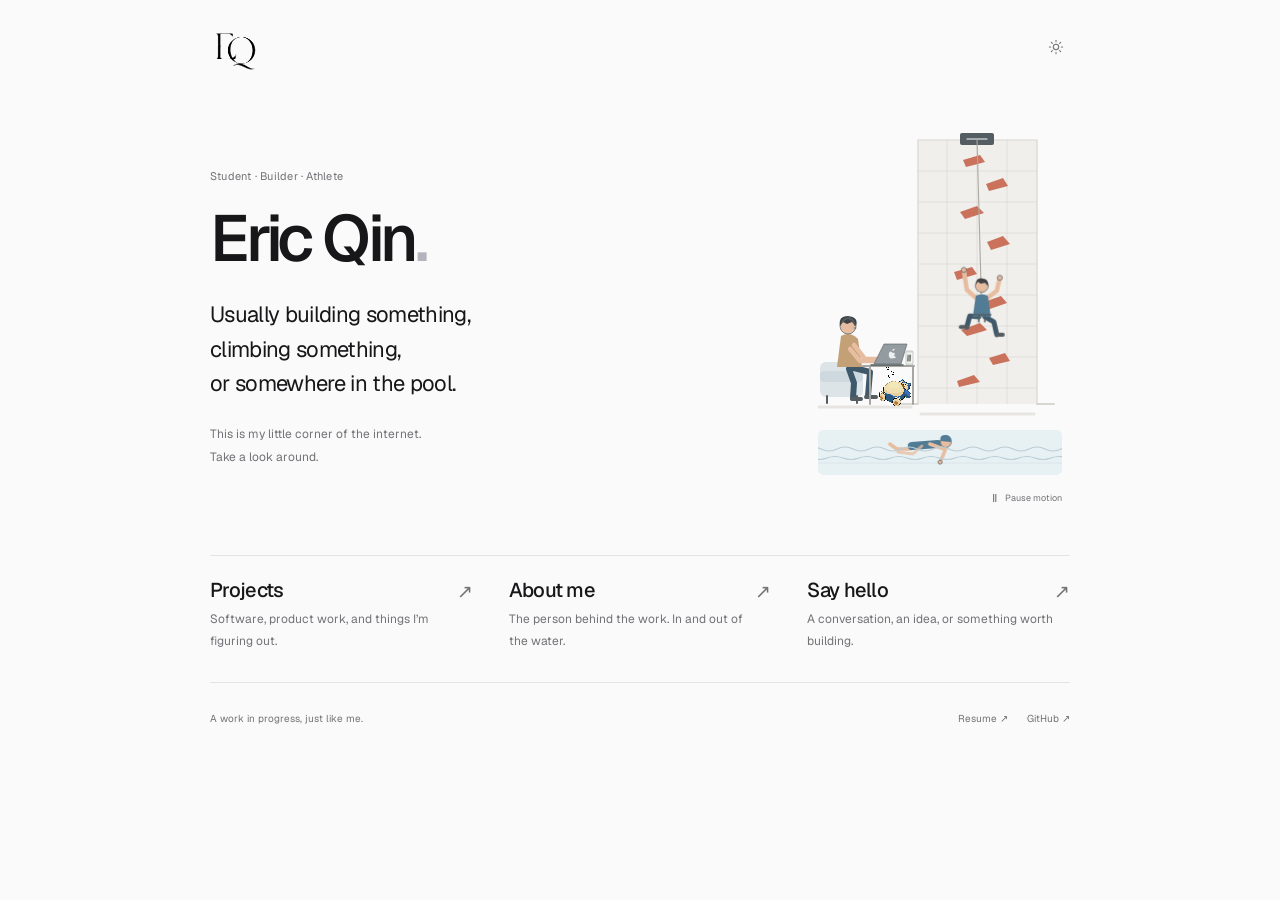
==== commit ac29e2bf: "Improve mobile layout and replace navigation cards" ====
--- a/index.html
+++ b/index.html
@@ -1,5 +1,5 @@
 <!doctype html>
-<html lang="en"><head><meta charset="utf-8"><meta name="viewport" content="width=device-width, initial-scale=1"><meta name="description" content="Eric Qin. Tools for climbing, coding agents, and everyday problems. Student, builder, and athlete."><meta name="theme-color" content="#fafafa"><meta property="og:title" content="Eric Qin — Student · Builder · Athlete"><meta property="og:description" content="Eric Qin. Tools for climbing, coding agents, and everyday problems. Student, builder, and athlete."><title>Eric Qin — Student · Builder · Athlete</title><link rel="icon" href="/assets/eq-monogram.png" type="image/png"><link rel="stylesheet" href="/styles.css"><link rel="stylesheet" href="/quiet.css"><link rel="stylesheet" href="/portal.css"><script src="/theme.js"></script><script src="/app.js" defer></script><script type="module" src="/characters.js"></script></head><body class="quiet-site home-page"><a class="skip-link" href="#main">Skip to content</a><header class="quiet-header"><a class="quiet-logo" href="/" aria-label="Eric Qin home"><img src="/assets/eq-monogram.png" alt="EQ monogram" width="68" height="60"></a><div class="header-controls"><button class="quiet-theme" data-theme-toggle aria-label="Switch to dark theme"><i data-icon="sun"></i></button></div></header><main id="main" class="quiet-main">
+<html lang="en"><head><meta charset="utf-8"><meta name="viewport" content="width=device-width, initial-scale=1"><meta name="description" content="Eric Qin. Tools for climbing, coding agents, and everyday problems. Student, builder, and athlete."><meta name="theme-color" content="#fafafa"><meta property="og:title" content="Eric Qin — Student · Builder · Athlete"><meta property="og:description" content="Eric Qin. Tools for climbing, coding agents, and everyday problems. Student, builder, and athlete."><title>Eric Qin — Student · Builder · Athlete</title><link rel="icon" href="/assets/eq-monogram.png" type="image/png"><link rel="stylesheet" href="/styles.css"><link rel="stylesheet" href="/quiet.css?v=20261013-mobile"><link rel="stylesheet" href="/portal.css?v=20261013-mobile"><script src="/theme.js"></script><script src="/app.js" defer></script><script type="module" src="/characters.js"></script></head><body class="quiet-site home-page"><a class="skip-link" href="#main">Skip to content</a><header class="quiet-header"><a class="quiet-logo" href="/" aria-label="Eric Qin home"><img src="/assets/eq-monogram.png" alt="EQ monogram" width="68" height="60"></a><div class="header-controls"><button class="quiet-theme" data-theme-toggle aria-label="Switch to dark theme"><i data-icon="sun"></i></button></div></header><main id="main" class="quiet-main">
 <section class="portal-hero" aria-labelledby="intro-title"><div class="portal-intro"><p class="portal-kicker">Student · Builder · Athlete</p><h1 id="intro-title">Eric Qin<span>.</span></h1><p class="portal-lead">Usually building something,<br>climbing something,<br>or somewhere in the pool.</p><p class="portal-description">This is my little corner of the internet.<br>Take a look around.</p></div>
 <div class="athlete-scene" data-motion="playing">
 <svg class="athlete-illustration" viewBox="0 0 260 354" fill="none" role="img" aria-labelledby="athlete-scene-title athlete-scene-description">
@@ -46,8 +46,8 @@
 </div>
 </section>
 <nav class="portal-doors" aria-label="Explore my website">
-<a class="portal-door" href="/work/"><span class="door-topline"><span class="door-number">01</span><span class="door-arrow" aria-hidden="true">↗</span></span><h2>Projects</h2><p>Software, product work,<br>and things I’m figuring out.</p></a>
-<a class="portal-door" href="/about/"><span class="door-topline"><span class="door-number">02</span><span class="door-arrow" aria-hidden="true">↗</span></span><h2>About me</h2><p>The person behind the work.<br>In and out of the water.</p></a>
-<a class="portal-door" href="/contact/"><span class="door-topline"><span class="door-number">03</span><span class="door-arrow" aria-hidden="true">↗</span></span><h2>Say hello</h2><p>A conversation, an idea,<br>or something worth building.</p></a>
+<a class="portal-door" href="/work/"><span class="door-topline"><span class="door-number">01</span><span class="door-arrow" aria-hidden="true">↗</span></span><h2>Projects</h2><p>Software, product work,<br> and things I’m figuring out.</p></a>
+<a class="portal-door" href="/about/"><span class="door-topline"><span class="door-number">02</span><span class="door-arrow" aria-hidden="true">↗</span></span><h2>About me</h2><p>The person behind the work.<br> In and out of the water.</p></a>
+<a class="portal-door" href="/contact/"><span class="door-topline"><span class="door-number">03</span><span class="door-arrow" aria-hidden="true">↗</span></span><h2>Say hello</h2><p>A conversation, an idea,<br> or something worth building.</p></a>
 </nav>
 </main><footer class="quiet-footer portal-footer"><span>A work in progress, just like me.</span><div><a href="/Eric-Qin-Resume.pdf" target="_blank" rel="noopener noreferrer">Resume ↗</a><a href="https://github.com/ericqin0816" target="_blank" rel="noopener noreferrer">GitHub ↗</a></div></footer></body></html>
--- a/quiet.css
+++ b/quiet.css
@@ -6,6 +6,10 @@
 
 /* User monogram and fuller homepage narrative. */
 .project-category{margin-bottom:45px}.project-category-heading{margin-bottom:20px}.project-category-heading>h2{font-size:25px;font-weight:500;letter-spacing:-.035em}.project-category-heading>p{font-size:11px;margin-top:8px}.project-category .quiet-entry-title h3{font-size:20px;font-weight:550;letter-spacing:-.03em}.project-category .quiet-work-entry:last-child{border-bottom:0}
-.quiet-header .quiet-logo{display:flex;align-items:center;justify-content:center;line-height:1;width:68px;height:60px;margin-left:-8px}.quiet-logo img{display:block;width:68px;height:60px;object-fit:contain;filter:grayscale(1) contrast(1.8);mix-blend-mode:multiply}:root[data-theme=dark] .quiet-logo img{filter:grayscale(1) contrast(1.8) invert(1);mix-blend-mode:screen}
+.quiet-header .quiet-logo{display:flex;align-items:center;justify-content:center;line-height:1;width:68px;height:60px;margin-left:-8px}.quiet-logo img{display:block;width:68px;height:60px;object-fit:contain;filter:grayscale(1) contrast(1.8) brightness(.980392);mix-blend-mode:normal}:root[data-theme=dark] .quiet-logo img{filter:grayscale(1) contrast(1.8) invert(1) contrast(.875);mix-blend-mode:normal}
 .quiet-intro.personal-intro{padding-top:40px;padding-bottom:52px}.personal-intro h1{margin-top:0}.personal-intro .quiet-lead{font-size:21px;line-height:1.6;margin-top:22px;max-width:680px}.intro-context{max-width:625px;font-size:14px;line-height:1.9;margin-top:19px}.intro-links{display:flex;gap:24px;margin-top:25px;color:var(--muted);font-size:11px}.intro-links a>span{margin-left:4px;font-size:10px}.intro-links a:hover{color:var(--text)}.home-current-work .quiet-section-heading h2{font-size:14px;font-weight:500}.home-feature{padding:25px 0 26px;border-bottom:1px solid var(--border)}.home-feature-heading{display:flex;align-items:baseline;justify-content:space-between;gap:20px}.home-feature-heading h3{font-size:21px;font-weight:550;letter-spacing:-.035em}.home-feature-heading>span{font-size:10px;color:var(--muted);text-align:right}.home-feature>p{font-size:13px;line-height:1.85;max-width:650px;margin-top:13px}.home-feature .home-feature-context{font-size:11px;line-height:1.8;margin-top:11px;color:var(--muted)}.home-feature-links{display:flex;align-items:center;gap:23px;margin-top:15px;font-size:11px;color:var(--accent)}.home-feature-links span{margin-left:4px}.home-other-work{padding:23px 0 26px;border-bottom:1px solid var(--border)}.home-other-work h3{font-size:13px;font-weight:500;letter-spacing:0}.home-other-work p{font-size:12px;line-height:1.9;max-width:640px;margin-top:10px}.home-other-work a{text-decoration:underline;text-decoration-color:var(--strong-border);text-underline-offset:3px;color:var(--text)}.home-other-work a:hover{color:var(--accent);text-decoration-color:var(--accent)}.home-personal{padding:37px 0 3px}.home-personal h2{font-size:22px;font-weight:500;letter-spacing:-.04em}.home-personal p{font-size:13px;line-height:1.9;max-width:650px;margin-top:17px}.home-personal p+p{margin-top:12px}.home-personal strong{font-weight:500;color:var(--text)}.home-personal>.quiet-inline{margin-top:17px;font-size:11px}
 @media(max-width:600px){.quiet-header .quiet-logo{width:56px;height:50px;margin-left:-5px}.quiet-logo img{width:56px;height:50px}.quiet-intro.personal-intro{padding-top:29px;padding-bottom:38px}.personal-intro .quiet-lead{font-size:18px;line-height:1.7;margin-top:20px}.intro-context{font-size:12px;line-height:1.9;margin-top:15px}.intro-links{font-size:10px;margin-top:22px;gap:24px}.home-current-work .quiet-section-heading h2{font-size:12px}.home-feature{padding:24px 0}.home-feature-heading{align-items:flex-start;flex-direction:column;gap:7px}.home-feature-heading h3{font-size:20px}.home-feature-heading>span{font-size:9px;text-align:left}.home-feature>p{font-size:12px;margin-top:13px}.home-feature .home-feature-context{font-size:10px;margin-top:10px}.home-feature-links{font-size:10px;margin-top:15px;gap:21px}.home-other-work{padding:23px 0}.home-other-work p{font-size:11px}.home-personal{padding-top:31px}.home-personal h2{font-size:21px}.home-personal p{font-size:12px;margin-top:15px}.home-personal>.quiet-inline{font-size:10px;line-height:1.8;align-items:flex-start}.home-personal>.quiet-inline span{white-space:nowrap}}
+
+/* Predictable text sizing and usable touch targets in mobile browsers. */
+html{-webkit-text-size-adjust:100%;text-size-adjust:100%}
+@media(max-width:600px){.quiet-theme{width:44px;height:44px}.quiet-theme svg{width:18px;height:18px}.quiet-logo{min-height:44px}}
--- a/portal.css
+++ b/portal.css
@@ -1,11 +1,53 @@
-.header-controls{display:flex;align-items:center;gap:12px}.home-page .quiet-header,.home-page .quiet-main,.home-page .quiet-footer{max-width:860px}.portal-hero{display:grid;grid-template-columns:1fr 260px;gap:54px;align-items:center;padding:29px 0 43px}.portal-kicker{font-size:11px;color:var(--muted);letter-spacing:.02em}.portal-intro h1{font-size:65px;letter-spacing:-.065em;font-weight:550;line-height:1.1;margin-top:17px}.portal-intro h1>span{color:#b4b4bc}.portal-lead{font-size:22px;line-height:1.55;color:var(--text);letter-spacing:-.03em;margin-top:23px}.portal-description{font-size:12px;line-height:1.9;margin-top:23px}.portal-doors{display:grid;grid-template-columns:repeat(3,1fr);gap:15px}.portal-door{display:block;border:1px solid var(--border);border-radius:8px;padding:18px 20px 23px;background:var(--surface);transition:background .18s,border-color .18s,transform .18s}.portal-door:hover{background:var(--surface-alt);border-color:var(--strong-border);color:var(--text);transform:translateY(-3px)}.door-topline{display:flex;align-items:center;justify-content:space-between;color:var(--muted)}.door-number{font-family:var(--mono);font-size:9px;letter-spacing:.04em}.door-arrow{font-size:17px;line-height:1;transition:transform .18s}.portal-door:hover .door-arrow{transform:translate(2px,-2px);color:var(--accent)}.portal-door h2{font-size:20px;font-weight:500;letter-spacing:-.035em;margin-top:25px}.portal-door p{font-size:11px;line-height:1.8;margin-top:9px}.portal-footer{margin-top:30px;padding-bottom:28px}.athlete-scene{position:relative;--skin:#e7bda1;--ink:#535d62;--shirt:#527c95;--pants:#3f596b;--hold:#ca725c;--water:#e7f0f3;--wave:#bacdd7;--wall:#f0efeb;--wall-line:#d7d6d0;--rope:#aaa9a2;--hair:#414244;align-self:center}.athlete-illustration{display:block;width:260px;height:354px;overflow:visible}.wall-outline{fill:var(--wall);stroke:var(--wall-line);stroke-width:1.2}.wall-panels{stroke:var(--wall-line);stroke-width:.6}.wall-feet{stroke:var(--wall-line);stroke-width:2;stroke-linecap:round}.wall-finish{fill:var(--ink)}.finish-stripe{stroke:#fafafa;stroke-width:1.2;stroke-linecap:round}.route-holds{fill:var(--hold)}.floor-shadow{stroke:var(--wall-line);stroke-width:3;stroke-linecap:round;opacity:.55}.character-skin{fill:var(--skin);stroke:var(--ink);stroke-width:.7}.character-limb{stroke:var(--skin);stroke-width:4.5;stroke-linejoin:round;stroke-linecap:round}.character-trousers{stroke:var(--pants);stroke-width:5;stroke-linejoin:round;stroke-linecap:round}.character-shoe{stroke:var(--ink);stroke-width:4;stroke-linecap:round}.character-shirt{fill:var(--shirt)}.character-hair{fill:var(--hair)}.character-harness{stroke:var(--ink);stroke-width:1.5;stroke-linecap:round}.belay-rope{stroke:var(--rope);stroke-width:.65}.pool-water{fill:var(--water)}.pool-bottom{stroke:var(--wave);stroke-width:.6;opacity:.45}.pool-ripples{stroke:var(--wave);stroke-width:1.2;stroke-linecap:round;animation:pool-ripple 3s ease-in-out infinite alternate}.swimmer-body{stroke:var(--shirt);stroke-width:8;stroke-linecap:round}.swimmer-leg{stroke:var(--skin);stroke-width:3.5;stroke-linecap:round;stroke-linejoin:round}.swimmer-underarm{stroke:var(--skin);stroke-width:3;stroke-linecap:round;stroke-linejoin:round;opacity:.75}.swimmer-arm{stroke:var(--skin);stroke-width:3.5;stroke-linecap:round;stroke-linejoin:round}.swim-cap{fill:var(--shirt)}.climb-motion{animation:climb-wall 11s linear infinite;will-change:transform}.climb-left-arm{animation:climb-arm 1.05s ease-in-out infinite alternate;transform-origin:0 0}.climb-right-arm{animation:climb-arm .95s ease-in-out -.6s infinite alternate-reverse;transform-origin:0 0}.climb-left-leg{animation:climb-step 1.05s ease-in-out -.5s infinite alternate;transform-origin:0 0}.climb-right-leg{animation:climb-step .95s ease-in-out infinite alternate-reverse;transform-origin:0 0}.swim-travel{animation:swim-lap 8s linear infinite;will-change:transform}.swim-bob{animation:swim-bob 1.4s ease-in-out infinite alternate}.swim-stroke{animation:swim-stroke 1.4s linear infinite;transform-origin:0 0}.swim-kick{animation:swim-kick .45s ease-in-out infinite alternate;transform-origin:0 0}.motion-toggle{display:flex;align-items:center;gap:5px;margin:8px 2px 0 auto;font-size:9px;color:var(--muted);padding:5px 6px;min-height:27px;border-radius:4px}.motion-toggle:hover{background:var(--surface-alt);color:var(--text)}.motion-toggle:disabled{opacity:.7}.motion-symbol{font-size:11px;line-height:1;width:12px;text-align:center}.athlete-scene[data-motion=paused] *, .athlete-scene[data-motion=paused] *::before{animation-play-state:paused!important}:root[data-theme=dark] .athlete-scene{--skin:#d4aa8e;--ink:#afbbc1;--shirt:#82a5ba;--pants:#7897ab;--hold:#bd7865;--water:#1c2930;--wave:#45616e;--wall:#1f2122;--wall-line:#393c3d;--rope:#6b6d69;--hair:#444a4c}
+.header-controls{display:flex;align-items:center;gap:12px}.home-page .quiet-header,.home-page .quiet-main,.home-page .quiet-footer{max-width:860px}.portal-hero{display:grid;grid-template-columns:1fr 260px;gap:54px;align-items:center;padding:29px 0 43px}.portal-kicker{font-size:11px;color:var(--muted);letter-spacing:.02em}.portal-intro h1{font-size:65px;letter-spacing:-.065em;font-weight:550;line-height:1.1;margin-top:17px}.portal-intro h1>span{color:#b4b4bc}.portal-lead{font-size:22px;line-height:1.55;color:var(--text);letter-spacing:-.03em;margin-top:23px}.portal-description{font-size:12px;line-height:1.9;margin-top:23px}.portal-doors{display:grid;grid-template-columns:repeat(3,minmax(0,1fr));gap:36px;border-top:1px solid var(--border);padding-top:22px}
+.portal-door{display:block;position:relative;min-width:0;padding:0;border:0;border-radius:0;background:none;color:var(--text)}
+.portal-door:hover{background:none;color:var(--text)}
+.door-topline{position:absolute;right:0;top:4px;color:var(--muted)}
+.door-number{display:none}
+.door-arrow{display:block;font-size:19px;line-height:1;transition:transform .18s}
+.portal-door:hover .door-arrow{transform:translate(2px,-2px);color:var(--accent)}
+.portal-door h2{font-size:20px;font-weight:500;letter-spacing:-.035em;margin:0;padding-right:26px}
+.portal-door:hover h2{text-decoration:underline;text-decoration-thickness:1px;text-underline-offset:5px}
+.portal-door p{font-size:12px;line-height:1.8;margin-top:7px;padding-right:12px}
+.portal-door p br{display:none}
+.portal-footer{margin-top:30px;padding-bottom:28px}.athlete-scene{position:relative;--skin:#e7bda1;--ink:#535d62;--shirt:#527c95;--pants:#3f596b;--hold:#ca725c;--water:#e7f0f3;--wave:#bacdd7;--wall:#f0efeb;--wall-line:#d7d6d0;--rope:#aaa9a2;--hair:#414244;align-self:center}.athlete-illustration{display:block;width:260px;height:354px;overflow:visible}.wall-outline{fill:var(--wall);stroke:var(--wall-line);stroke-width:1.2}.wall-panels{stroke:var(--wall-line);stroke-width:.6}.wall-feet{stroke:var(--wall-line);stroke-width:2;stroke-linecap:round}.wall-finish{fill:var(--ink)}.finish-stripe{stroke:#fafafa;stroke-width:1.2;stroke-linecap:round}.route-holds{fill:var(--hold)}.floor-shadow{stroke:var(--wall-line);stroke-width:3;stroke-linecap:round;opacity:.55}.character-skin{fill:var(--skin);stroke:var(--ink);stroke-width:.7}.character-limb{stroke:var(--skin);stroke-width:4.5;stroke-linejoin:round;stroke-linecap:round}.character-trousers{stroke:var(--pants);stroke-width:5;stroke-linejoin:round;stroke-linecap:round}.character-shoe{stroke:var(--ink);stroke-width:4;stroke-linecap:round}.character-shirt{fill:var(--shirt)}.character-hair{fill:var(--hair)}.character-harness{stroke:var(--ink);stroke-width:1.5;stroke-linecap:round}.belay-rope{stroke:var(--rope);stroke-width:.65}.pool-water{fill:var(--water)}.pool-bottom{stroke:var(--wave);stroke-width:.6;opacity:.45}.pool-ripples{stroke:var(--wave);stroke-width:1.2;stroke-linecap:round;animation:pool-ripple 3s ease-in-out infinite alternate}.swimmer-body{stroke:var(--shirt);stroke-width:8;stroke-linecap:round}.swimmer-leg{stroke:var(--skin);stroke-width:3.5;stroke-linecap:round;stroke-linejoin:round}.swimmer-underarm{stroke:var(--skin);stroke-width:3;stroke-linecap:round;stroke-linejoin:round;opacity:.75}.swimmer-arm{stroke:var(--skin);stroke-width:3.5;stroke-linecap:round;stroke-linejoin:round}.swim-cap{fill:var(--shirt)}.climb-motion{animation:climb-wall 11s linear infinite;will-change:transform}.climb-left-arm{animation:climb-arm 1.05s ease-in-out infinite alternate;transform-origin:0 0}.climb-right-arm{animation:climb-arm .95s ease-in-out -.6s infinite alternate-reverse;transform-origin:0 0}.climb-left-leg{animation:climb-step 1.05s ease-in-out -.5s infinite alternate;transform-origin:0 0}.climb-right-leg{animation:climb-step .95s ease-in-out infinite alternate-reverse;transform-origin:0 0}.swim-travel{animation:swim-lap 8s linear infinite;will-change:transform}.swim-bob{animation:swim-bob 1.4s ease-in-out infinite alternate}.swim-stroke{animation:swim-stroke 1.4s linear infinite;transform-origin:0 0}.swim-kick{animation:swim-kick .45s ease-in-out infinite alternate;transform-origin:0 0}.motion-toggle{display:flex;align-items:center;gap:5px;margin:8px 2px 0 auto;font-size:9px;color:var(--muted);padding:5px 6px;min-height:27px;border-radius:4px}.motion-toggle:hover{background:var(--surface-alt);color:var(--text)}.motion-toggle:disabled{opacity:.7}.motion-symbol{font-size:11px;line-height:1;width:12px;text-align:center}.athlete-scene[data-motion=paused] *, .athlete-scene[data-motion=paused] *::before{animation-play-state:paused!important}:root[data-theme=dark] .athlete-scene{--skin:#d4aa8e;--ink:#afbbc1;--shirt:#82a5ba;--pants:#7897ab;--hold:#bd7865;--water:#1c2930;--wave:#45616e;--wall:#1f2122;--wall-line:#393c3d;--rope:#6b6d69;--hair:#444a4c}
 .contact-directory{border-top:1px solid var(--border);margin-bottom:65px}.contact-directory>a{display:flex;align-items:center;justify-content:space-between;padding:23px 0;border-bottom:1px solid var(--border);gap:20px}.contact-directory>a>span:first-child{display:flex;flex-direction:column;gap:5px}.contact-directory small{font-size:10px;color:var(--muted)}.contact-directory strong{font-size:17px;font-weight:500;letter-spacing:-.02em}.contact-directory>a>span:last-child{color:var(--muted);font-size:18px}
 @keyframes climb-wall{0%,8%{transform:translate(0,0);opacity:1}15%{transform:translate(-7px,-26px)}27%{transform:translate(7px,-58px)}39%{transform:translate(-8px,-89px)}51%{transform:translate(7px,-118px)}63%{transform:translate(-7px,-149px)}76%,86%{transform:translate(0,-192px);opacity:1}90%{transform:translate(0,-192px);opacity:0}93%,96%{transform:translate(0,0);opacity:0}100%{transform:translate(0,0);opacity:1}}
 @keyframes climb-arm{from{transform:rotate(-11deg)}to{transform:rotate(10deg)}}@keyframes climb-step{from{transform:rotate(-10deg)}to{transform:rotate(14deg)}}@keyframes swim-lap{0%{transform:translateX(0);opacity:0}8%{opacity:1}88%{opacity:1}96%,100%{transform:translateX(170px);opacity:0}}@keyframes swim-bob{from{transform:translateY(-1px)}to{transform:translateY(1px)}}@keyframes swim-stroke{0%{transform:rotate(-15deg)}45%{transform:rotate(80deg)}80%{transform:rotate(155deg)}100%{transform:rotate(-15deg)}}@keyframes swim-kick{from{transform:rotate(-9deg)}to{transform:rotate(8deg)}}@keyframes pool-ripple{from{transform:translateX(-3px)}to{transform:translateX(3px)}}
 .athlete-scene.scene-offscreen *{animation-play-state:paused!important}
-@media(max-width:760px){.portal-hero{grid-template-columns:1fr 220px;gap:25px}.athlete-illustration{width:220px;height:300px}.portal-intro h1{font-size:57px}.portal-lead{font-size:20px}.portal-door{padding:17px}.portal-door h2{font-size:18px}.portal-door p{font-size:10px}}
-@media(max-width:600px){.portal-hero{grid-template-columns:minmax(0,1fr) 132px;gap:12px;padding:29px 0 33px;align-items:center}.portal-kicker{font-size:8px;white-space:nowrap}.portal-intro h1{font-size:43px;margin-top:15px}.portal-lead{font-size:15px;line-height:1.7;margin-top:18px}.portal-description{font-size:10px;line-height:1.9;margin-top:18px}.athlete-illustration{width:132px;height:180px}.motion-toggle{font-size:8px;margin-top:7px;margin-right:0;padding:4px 2px;gap:3px;min-height:26px}.motion-symbol{font-size:9px;width:9px}.portal-doors{grid-template-columns:1fr;gap:10px}.portal-door{padding:17px 18px;display:grid;grid-template-columns:1fr auto;gap:0 12px;position:relative}.door-topline{position:absolute;right:18px;top:23px}.door-number{display:none}.portal-door h2{font-size:18px;margin:0}.portal-door p{grid-column:1;font-size:10px;margin-top:5px;line-height:1.7;padding-right:26px}.portal-door p br{display:none}.portal-footer{margin-top:24px;flex-direction:row;align-items:center;gap:12px;padding:21px 0 27px;font-size:8px}.portal-footer>div{gap:14px;font-size:8px}.contact-directory{margin-bottom:38px}.contact-directory strong{font-size:15px}.contact-directory>a{padding:21px 0}}
-@media(max-width:360px){.portal-hero{grid-template-columns:minmax(0,1fr) 112px;gap:8px}.athlete-illustration{width:112px;height:153px}.portal-intro h1{font-size:37px}.portal-kicker{font-size:7px}.portal-lead{font-size:13px}.portal-description{font-size:9px}.motion-toggle{font-size:7px}.portal-footer{font-size:7px}.portal-footer>div{font-size:7px;gap:11px}}
+@media(max-width:760px){
+ .portal-hero{grid-template-columns:1fr 220px;gap:25px}
+ .athlete-illustration{width:220px;height:300px}
+ .portal-intro h1{font-size:57px}
+ .portal-lead{font-size:20px}
+ .portal-doors{gap:24px}
+ .portal-door h2{font-size:18px}
+}
+@media(max-width:600px){
+ .home-page .quiet-header{height:74px}
+ .portal-hero{grid-template-columns:minmax(0,1fr);gap:20px;padding:16px 0 28px;align-items:start}
+ .portal-intro{max-width:480px}
+ .portal-kicker{font-size:10px;line-height:1.6;white-space:normal}
+ .portal-intro h1{font-size:clamp(44px,12vw,50px);margin-top:14px;line-height:1.1}
+ .portal-lead{font-size:18px;line-height:1.65;margin-top:18px}
+ .portal-description{font-size:13px;line-height:1.8;margin-top:18px}
+ .athlete-scene{justify-self:center;width:180px;max-width:100%}
+ .athlete-illustration{width:100%;height:auto;aspect-ratio:260/354}
+ .motion-toggle{font-size:11px;margin:8px auto 0;padding:8px 12px;gap:7px;min-height:44px}
+ .motion-symbol{font-size:12px;width:12px}
+ .portal-doors{grid-template-columns:1fr;gap:0;border-top:0;padding-top:0}
+ .portal-door{padding:19px 0 21px;min-height:84px}
+ .portal-door+.portal-door{border-top:1px solid var(--border)}
+ .door-topline{right:0;top:27px}
+ .door-arrow{font-size:20px}
+ .portal-door h2{font-size:21px;line-height:1.3}
+ .portal-door p{font-size:13px;margin-top:7px;line-height:1.65;padding-right:28px}
+ .portal-footer{margin-top:12px;flex-direction:column;align-items:flex-start;gap:12px;padding:22px 0 28px;font-size:11px}
+ .portal-footer>div{gap:22px;font-size:12px}
+ .portal-footer a{display:inline-flex;align-items:center;min-height:32px}
+ .contact-directory{margin-bottom:38px}
+ .contact-directory strong{font-size:15px}
+ .contact-directory>a{padding:21px 0}
+}
 @media(prefers-reduced-motion:reduce){.athlete-scene *{animation:none!important}.portal-door,.door-arrow{transition:none}.portal-door:hover,.portal-door:hover .door-arrow{transform:none}}
 /* Stateful motion keeps the climb/lower and swim/turn cycles continuous. */
 .climb-motion,.climb-left-arm,.climb-right-arm,.climb-left-leg,.climb-right-leg,.swim-travel,.swim-stroke{animation:none!important}.belay-rope{stroke-width:1.1}.athlete-scene{--couch:#dce4e8;--cushion:#ced9df;--desk:#a7a6a1;--mac:#949ca1;--can:#f4f5f2;--code:#bad09c;--work-shirt:#c3a075}.desk-couch{fill:var(--couch)}.desk-cushion{fill:var(--cushion)}.desk-frame{stroke:var(--ink);stroke-width:2;stroke-linecap:round}.desk-trousers{stroke:var(--pants);stroke-width:6;stroke-linecap:round;stroke-linejoin:round}.desk-shirt{fill:var(--work-shirt)}.desk-table{stroke:var(--desk);stroke-width:2;stroke-linecap:round;stroke-linejoin:round}.mac-lid{fill:var(--mac);stroke:var(--ink);stroke-width:.6}.mac-base{stroke:var(--ink);stroke-width:1.5;stroke-linecap:round}.mac-mark{fill:#edf0f1}.monster-can{fill:var(--can);stroke:#9aa29d;stroke-width:.5}.can-rim{stroke:#a5ada8;stroke-width:.5}.monster-claws{stroke:#747d77;stroke-width:1.1;stroke-linecap:round}.desk-headphones{stroke:var(--ink);stroke-width:1.8;stroke-linecap:round}.desk-eye{stroke:var(--ink);stroke-width:.7;stroke-linecap:round;animation:focus-blink 5s ease-in-out infinite}.desk-focus{animation:desk-focus 5s ease-in-out infinite;transform-origin:36px 245px}.desk-typing{animation:desk-type .33s ease-in-out infinite alternate}.desk-scene{pointer-events:none}:root[data-theme=dark] .athlete-scene{--couch:#333f46;--cushion:#414e56;--desk:#7e817c;--mac:#8c979d;--work-shirt:#c0a485;--can:#e7eae6}
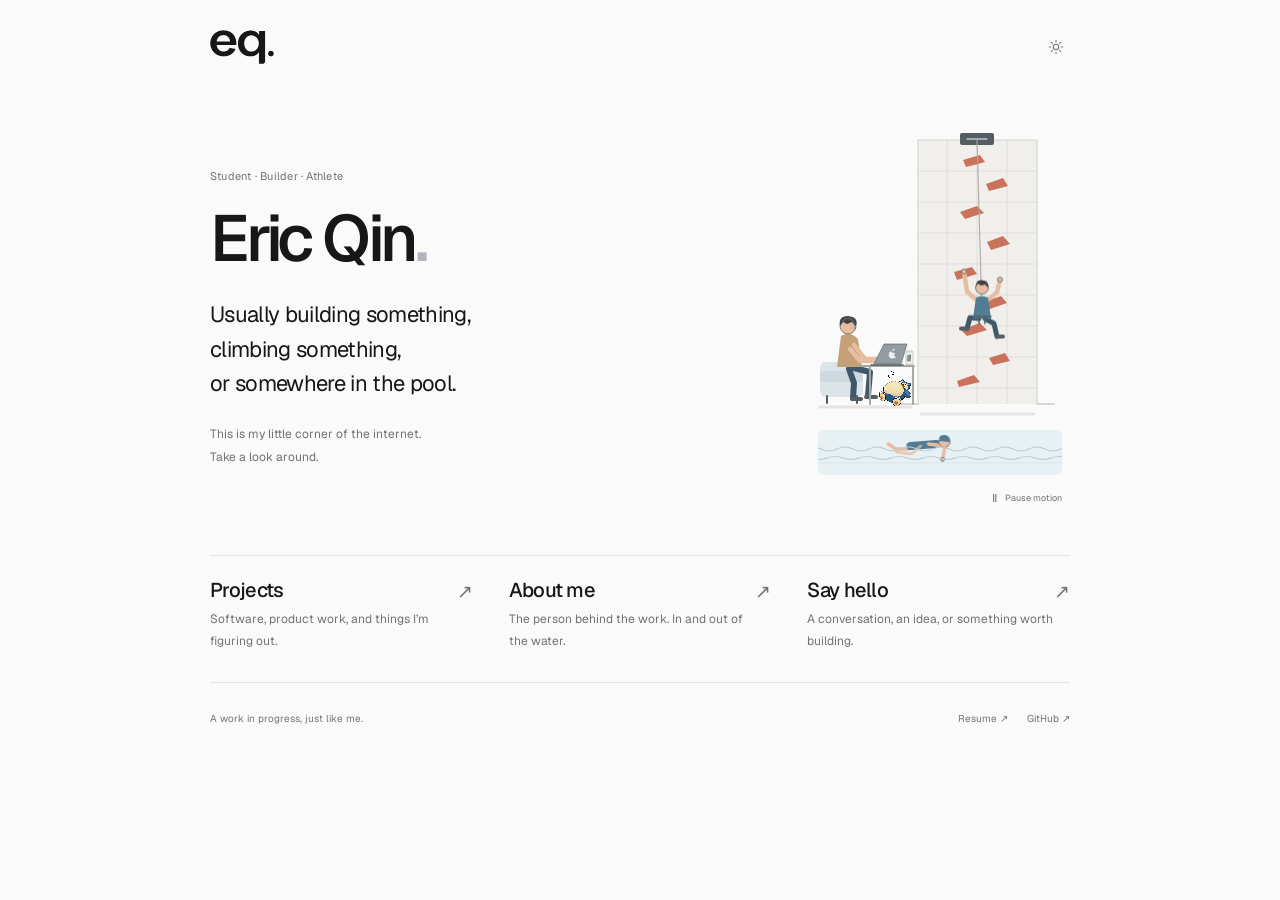
==== commit 5a796939: "Use approved eq logo across themes and browser icons" ====
--- a/index.html
+++ b/index.html
@@ -1,5 +1,5 @@
 <!doctype html>
-<html lang="en"><head><meta charset="utf-8"><meta name="viewport" content="width=device-width, initial-scale=1"><meta name="description" content="Eric Qin. Tools for climbing, coding agents, and everyday problems. Student, builder, and athlete."><meta name="theme-color" content="#fafafa"><meta property="og:title" content="Eric Qin — Student · Builder · Athlete"><meta property="og:description" content="Eric Qin. Tools for climbing, coding agents, and everyday problems. Student, builder, and athlete."><title>Eric Qin — Student · Builder · Athlete</title><link rel="icon" href="/assets/eq-monogram.png" type="image/png"><link rel="stylesheet" href="/styles.css"><link rel="stylesheet" href="/quiet.css?v=20261013-mobile"><link rel="stylesheet" href="/portal.css?v=20261013-mobile"><script src="/theme.js"></script><script src="/app.js" defer></script><script type="module" src="/characters.js"></script></head><body class="quiet-site home-page"><a class="skip-link" href="#main">Skip to content</a><header class="quiet-header"><a class="quiet-logo" href="/" aria-label="Eric Qin home"><img src="/assets/eq-monogram.png" alt="EQ monogram" width="68" height="60"></a><div class="header-controls"><button class="quiet-theme" data-theme-toggle aria-label="Switch to dark theme"><i data-icon="sun"></i></button></div></header><main id="main" class="quiet-main">
+<html lang="en"><head><meta charset="utf-8"><meta name="viewport" content="width=device-width, initial-scale=1"><meta name="description" content="Eric Qin. Tools for climbing, coding agents, and everyday problems. Student, builder, and athlete."><meta name="theme-color" content="#fafafa"><meta property="og:title" content="Eric Qin — Student · Builder · Athlete"><meta property="og:description" content="Eric Qin. Tools for climbing, coding agents, and everyday problems. Student, builder, and athlete."><title>Eric Qin — Student · Builder · Athlete</title><link rel="icon" href="/favicon.ico?v=20261014-logo" sizes="any"><link rel="icon" href="/favicon.svg?v=20261014-logo" type="image/svg+xml"><link rel="apple-touch-icon" href="/apple-touch-icon.png?v=20261014-logo"><link rel="stylesheet" href="/styles.css"><link rel="stylesheet" href="/quiet.css?v=20261014-logo"><link rel="stylesheet" href="/portal.css?v=20261014-logo"><script src="/theme.js"></script><script src="/app.js" defer></script><script type="module" src="/characters.js"></script></head><body class="quiet-site home-page"><a class="skip-link" href="#main">Skip to content</a><header class="quiet-header"><a class="quiet-logo" href="/" aria-label="Eric Qin home"><img class="logo-light" src="/assets/eq-logo.svg" alt="eq." width="64" height="36"><img class="logo-dark" src="/assets/eq-logo-dark.svg" alt="eq." width="64" height="36"></a><div class="header-controls"><button class="quiet-theme" data-theme-toggle aria-label="Switch to dark theme"><i data-icon="sun"></i></button></div></header><main id="main" class="quiet-main">
 <section class="portal-hero" aria-labelledby="intro-title"><div class="portal-intro"><p class="portal-kicker">Student · Builder · Athlete</p><h1 id="intro-title">Eric Qin<span>.</span></h1><p class="portal-lead">Usually building something,<br>climbing something,<br>or somewhere in the pool.</p><p class="portal-description">This is my little corner of the internet.<br>Take a look around.</p></div>
 <div class="athlete-scene" data-motion="playing">
 <svg class="athlete-illustration" viewBox="0 0 260 354" fill="none" role="img" aria-labelledby="athlete-scene-title athlete-scene-description">
--- a/quiet.css
+++ b/quiet.css
@@ -6,9 +6,9 @@
 
 /* User monogram and fuller homepage narrative. */
 .project-category{margin-bottom:45px}.project-category-heading{margin-bottom:20px}.project-category-heading>h2{font-size:25px;font-weight:500;letter-spacing:-.035em}.project-category-heading>p{font-size:11px;margin-top:8px}.project-category .quiet-entry-title h3{font-size:20px;font-weight:550;letter-spacing:-.03em}.project-category .quiet-work-entry:last-child{border-bottom:0}
-.quiet-header .quiet-logo{display:flex;align-items:center;justify-content:center;line-height:1;width:68px;height:60px;margin-left:-8px}.quiet-logo img{display:block;width:68px;height:60px;object-fit:contain;filter:grayscale(1) contrast(1.8) brightness(.980392);mix-blend-mode:normal}:root[data-theme=dark] .quiet-logo img{filter:grayscale(1) contrast(1.8) invert(1) contrast(.875);mix-blend-mode:normal}
+.quiet-header .quiet-logo{display:flex;align-items:center;justify-content:flex-start;line-height:1;width:68px;height:44px;margin-left:0;transition:opacity .16s ease}.quiet-logo:hover{opacity:.8}.quiet-logo img{display:block;width:64px;height:36px;object-fit:contain}.quiet-logo .logo-dark{display:none}:root[data-theme=dark] .quiet-logo .logo-light{display:none}:root[data-theme=dark] .quiet-logo .logo-dark{display:block}
 .quiet-intro.personal-intro{padding-top:40px;padding-bottom:52px}.personal-intro h1{margin-top:0}.personal-intro .quiet-lead{font-size:21px;line-height:1.6;margin-top:22px;max-width:680px}.intro-context{max-width:625px;font-size:14px;line-height:1.9;margin-top:19px}.intro-links{display:flex;gap:24px;margin-top:25px;color:var(--muted);font-size:11px}.intro-links a>span{margin-left:4px;font-size:10px}.intro-links a:hover{color:var(--text)}.home-current-work .quiet-section-heading h2{font-size:14px;font-weight:500}.home-feature{padding:25px 0 26px;border-bottom:1px solid var(--border)}.home-feature-heading{display:flex;align-items:baseline;justify-content:space-between;gap:20px}.home-feature-heading h3{font-size:21px;font-weight:550;letter-spacing:-.035em}.home-feature-heading>span{font-size:10px;color:var(--muted);text-align:right}.home-feature>p{font-size:13px;line-height:1.85;max-width:650px;margin-top:13px}.home-feature .home-feature-context{font-size:11px;line-height:1.8;margin-top:11px;color:var(--muted)}.home-feature-links{display:flex;align-items:center;gap:23px;margin-top:15px;font-size:11px;color:var(--accent)}.home-feature-links span{margin-left:4px}.home-other-work{padding:23px 0 26px;border-bottom:1px solid var(--border)}.home-other-work h3{font-size:13px;font-weight:500;letter-spacing:0}.home-other-work p{font-size:12px;line-height:1.9;max-width:640px;margin-top:10px}.home-other-work a{text-decoration:underline;text-decoration-color:var(--strong-border);text-underline-offset:3px;color:var(--text)}.home-other-work a:hover{color:var(--accent);text-decoration-color:var(--accent)}.home-personal{padding:37px 0 3px}.home-personal h2{font-size:22px;font-weight:500;letter-spacing:-.04em}.home-personal p{font-size:13px;line-height:1.9;max-width:650px;margin-top:17px}.home-personal p+p{margin-top:12px}.home-personal strong{font-weight:500;color:var(--text)}.home-personal>.quiet-inline{margin-top:17px;font-size:11px}
-@media(max-width:600px){.quiet-header .quiet-logo{width:56px;height:50px;margin-left:-5px}.quiet-logo img{width:56px;height:50px}.quiet-intro.personal-intro{padding-top:29px;padding-bottom:38px}.personal-intro .quiet-lead{font-size:18px;line-height:1.7;margin-top:20px}.intro-context{font-size:12px;line-height:1.9;margin-top:15px}.intro-links{font-size:10px;margin-top:22px;gap:24px}.home-current-work .quiet-section-heading h2{font-size:12px}.home-feature{padding:24px 0}.home-feature-heading{align-items:flex-start;flex-direction:column;gap:7px}.home-feature-heading h3{font-size:20px}.home-feature-heading>span{font-size:9px;text-align:left}.home-feature>p{font-size:12px;margin-top:13px}.home-feature .home-feature-context{font-size:10px;margin-top:10px}.home-feature-links{font-size:10px;margin-top:15px;gap:21px}.home-other-work{padding:23px 0}.home-other-work p{font-size:11px}.home-personal{padding-top:31px}.home-personal h2{font-size:21px}.home-personal p{font-size:12px;margin-top:15px}.home-personal>.quiet-inline{font-size:10px;line-height:1.8;align-items:flex-start}.home-personal>.quiet-inline span{white-space:nowrap}}
+@media(max-width:600px){.quiet-header .quiet-logo{width:60px;height:44px;margin-left:0}.quiet-logo img{width:56px;height:32px}.quiet-intro.personal-intro{padding-top:29px;padding-bottom:38px}.personal-intro .quiet-lead{font-size:18px;line-height:1.7;margin-top:20px}.intro-context{font-size:12px;line-height:1.9;margin-top:15px}.intro-links{font-size:10px;margin-top:22px;gap:24px}.home-current-work .quiet-section-heading h2{font-size:12px}.home-feature{padding:24px 0}.home-feature-heading{align-items:flex-start;flex-direction:column;gap:7px}.home-feature-heading h3{font-size:20px}.home-feature-heading>span{font-size:9px;text-align:left}.home-feature>p{font-size:12px;margin-top:13px}.home-feature .home-feature-context{font-size:10px;margin-top:10px}.home-feature-links{font-size:10px;margin-top:15px;gap:21px}.home-other-work{padding:23px 0}.home-other-work p{font-size:11px}.home-personal{padding-top:31px}.home-personal h2{font-size:21px}.home-personal p{font-size:12px;margin-top:15px}.home-personal>.quiet-inline{font-size:10px;line-height:1.8;align-items:flex-start}.home-personal>.quiet-inline span{white-space:nowrap}}
 
 /* Predictable text sizing and usable touch targets in mobile browsers. */
 html{-webkit-text-size-adjust:100%;text-size-adjust:100%}
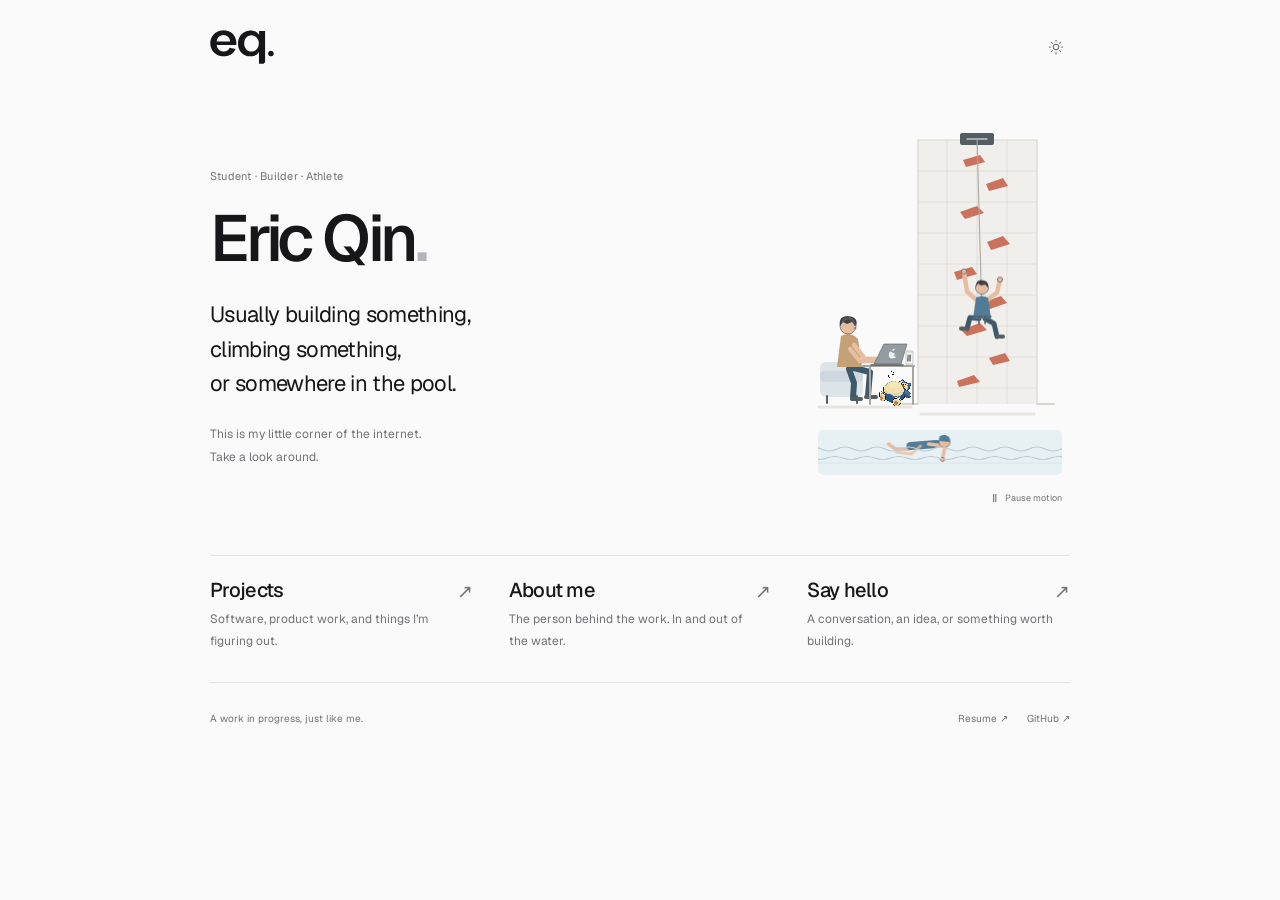
==== commit dc28f941: "Replace resume with supplied general CV v4" ====
--- a/index.html
+++ b/index.html
@@ -50,4 +50,4 @@
 <a class="portal-door" href="/about/"><span class="door-topline"><span class="door-number">02</span><span class="door-arrow" aria-hidden="true">↗</span></span><h2>About me</h2><p>The person behind the work.<br> In and out of the water.</p></a>
 <a class="portal-door" href="/contact/"><span class="door-topline"><span class="door-number">03</span><span class="door-arrow" aria-hidden="true">↗</span></span><h2>Say hello</h2><p>A conversation, an idea,<br> or something worth building.</p></a>
 </nav>
-</main><footer class="quiet-footer portal-footer"><span>A work in progress, just like me.</span><div><a href="/Eric-Qin-Resume.pdf" target="_blank" rel="noopener noreferrer">Resume ↗</a><a href="https://github.com/ericqin0816" target="_blank" rel="noopener noreferrer">GitHub ↗</a></div></footer></body></html>
+</main><footer class="quiet-footer portal-footer"><span>A work in progress, just like me.</span><div><a href="/Eric-Qin-Resume.pdf?v=20261014-cv4" target="_blank" rel="noopener noreferrer">Resume ↗</a><a href="https://github.com/ericqin0816" target="_blank" rel="noopener noreferrer">GitHub ↗</a></div></footer></body></html>
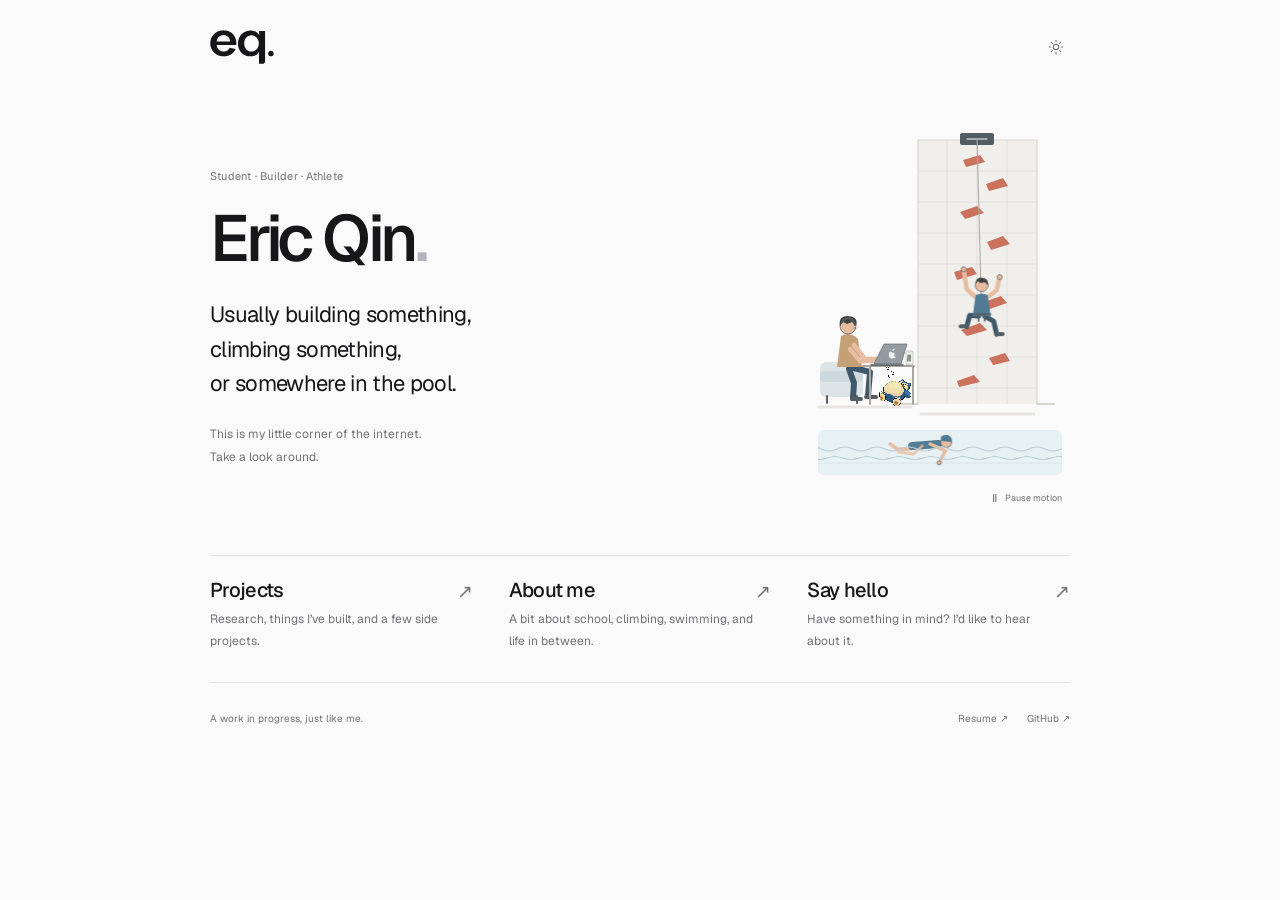
==== commit 931ee08c: "Rewrite portfolio copy and add research stories from CV and repositories" ====
--- a/index.html
+++ b/index.html
@@ -1,5 +1,5 @@
 <!doctype html>
-<html lang="en"><head><meta charset="utf-8"><meta name="viewport" content="width=device-width, initial-scale=1"><meta name="description" content="Eric Qin. Tools for climbing, coding agents, and everyday problems. Student, builder, and athlete."><meta name="theme-color" content="#fafafa"><meta property="og:title" content="Eric Qin — Student · Builder · Athlete"><meta property="og:description" content="Eric Qin. Tools for climbing, coding agents, and everyday problems. Student, builder, and athlete."><title>Eric Qin — Student · Builder · Athlete</title><link rel="icon" href="/favicon.ico?v=20261014-logo" sizes="any"><link rel="icon" href="/favicon.svg?v=20261014-logo" type="image/svg+xml"><link rel="apple-touch-icon" href="/apple-touch-icon.png?v=20261014-logo"><link rel="stylesheet" href="/styles.css"><link rel="stylesheet" href="/quiet.css?v=20261014-logo"><link rel="stylesheet" href="/portal.css?v=20261014-logo"><script src="/theme.js"></script><script src="/app.js" defer></script><script type="module" src="/characters.js"></script></head><body class="quiet-site home-page"><a class="skip-link" href="#main">Skip to content</a><header class="quiet-header"><a class="quiet-logo" href="/" aria-label="Eric Qin home"><img class="logo-light" src="/assets/eq-logo.svg" alt="eq." width="64" height="36"><img class="logo-dark" src="/assets/eq-logo-dark.svg" alt="eq." width="64" height="36"></a><div class="header-controls"><button class="quiet-theme" data-theme-toggle aria-label="Switch to dark theme"><i data-icon="sun"></i></button></div></header><main id="main" class="quiet-main">
+<html lang="en"><head><meta charset="utf-8"><meta name="viewport" content="width=device-width, initial-scale=1"><meta name="description" content="I’m Eric, a student, climber, swimmer, and builder in Katy, Texas. Here are my projects, research, and a little about me."><meta name="theme-color" content="#fafafa"><meta property="og:title" content="Eric Qin — Student · Builder · Athlete"><meta property="og:description" content="I’m Eric, a student, climber, swimmer, and builder in Katy, Texas. Here are my projects, research, and a little about me."><title>Eric Qin — Student · Builder · Athlete</title><link rel="icon" href="/favicon.ico?v=20261016-copy" sizes="any"><link rel="icon" href="/favicon.svg?v=20261016-copy" type="image/svg+xml"><link rel="apple-touch-icon" href="/apple-touch-icon.png?v=20261016-copy"><link rel="stylesheet" href="/styles.css"><link rel="stylesheet" href="/quiet.css?v=20261016-copy"><link rel="stylesheet" href="/portal.css?v=20261016-copy"><script src="/theme.js"></script><script src="/app.js" defer></script><script type="module" src="/characters.js"></script><link rel="stylesheet" href="/editorial.css?v=20261016-copy"></head><body class="quiet-site home-page"><a class="skip-link" href="#main">Skip to content</a><header class="quiet-header"><a class="quiet-logo" href="/" aria-label="Eric Qin home"><img class="logo-light" src="/assets/eq-logo.svg" alt="eq." width="64" height="36"><img class="logo-dark" src="/assets/eq-logo-dark.svg" alt="eq." width="64" height="36"></a><div class="header-controls"><button class="quiet-theme" data-theme-toggle aria-label="Switch to dark theme"><i data-icon="sun"></i></button></div></header><main id="main" class="quiet-main">
 <section class="portal-hero" aria-labelledby="intro-title"><div class="portal-intro"><p class="portal-kicker">Student · Builder · Athlete</p><h1 id="intro-title">Eric Qin<span>.</span></h1><p class="portal-lead">Usually building something,<br>climbing something,<br>or somewhere in the pool.</p><p class="portal-description">This is my little corner of the internet.<br>Take a look around.</p></div>
 <div class="athlete-scene" data-motion="playing">
 <svg class="athlete-illustration" viewBox="0 0 260 354" fill="none" role="img" aria-labelledby="athlete-scene-title athlete-scene-description">
@@ -46,8 +46,8 @@
 </div>
 </section>
 <nav class="portal-doors" aria-label="Explore my website">
-<a class="portal-door" href="/work/"><span class="door-topline"><span class="door-number">01</span><span class="door-arrow" aria-hidden="true">↗</span></span><h2>Projects</h2><p>Software, product work,<br> and things I’m figuring out.</p></a>
-<a class="portal-door" href="/about/"><span class="door-topline"><span class="door-number">02</span><span class="door-arrow" aria-hidden="true">↗</span></span><h2>About me</h2><p>The person behind the work.<br> In and out of the water.</p></a>
-<a class="portal-door" href="/contact/"><span class="door-topline"><span class="door-number">03</span><span class="door-arrow" aria-hidden="true">↗</span></span><h2>Say hello</h2><p>A conversation, an idea,<br> or something worth building.</p></a>
+<a class="portal-door" href="/work/"><span class="door-topline"><span class="door-number">01</span><span class="door-arrow" aria-hidden="true">↗</span></span><h2>Projects</h2><p>Research, things I’ve built,<br> and a few side projects.</p></a>
+<a class="portal-door" href="/about/"><span class="door-topline"><span class="door-number">02</span><span class="door-arrow" aria-hidden="true">↗</span></span><h2>About me</h2><p>A bit about school, climbing,<br> swimming, and life in between.</p></a>
+<a class="portal-door" href="/contact/"><span class="door-topline"><span class="door-number">03</span><span class="door-arrow" aria-hidden="true">↗</span></span><h2>Say hello</h2><p>Have something in mind?<br> I’d like to hear about it.</p></a>
 </nav>
 </main><footer class="quiet-footer portal-footer"><span>A work in progress, just like me.</span><div><a href="/Eric-Qin-Resume.pdf?v=20261014-cv4" target="_blank" rel="noopener noreferrer">Resume ↗</a><a href="https://github.com/ericqin0816" target="_blank" rel="noopener noreferrer">GitHub ↗</a></div></footer></body></html>
--- a/editorial.css
+++ b/editorial.css
@@ -0,0 +1,10 @@
+/* Longer stories, with the same quiet layout as the rest of the site. */
+.quiet-page-intro>p+p{margin-top:14px}.quiet-personal-section p strong{font-weight:550;color:var(--text)}
+.project-index{display:flex;flex-wrap:wrap;gap:25px;margin:-12px 0 42px;font-size:12px;color:var(--muted)}.project-index a:hover{color:var(--text)}
+.project-category-heading h2{scroll-margin-top:28px}.quiet-entry-links{flex-wrap:wrap;gap:15px 22px}.quiet-work-entry{scroll-margin-top:25px}
+.case-hero-actions{font-size:12px;gap:24px;flex-wrap:wrap;color:var(--accent)}.case-stat-grid{border:0;border-radius:0;background:none;border-bottom:1px solid var(--border)}.case-stat-grid>div{padding:20px 12px}.case-stat-grid>div:first-child{padding-left:0}.case-stat-grid>div+div{border-left:0}
+.case-body .test-table caption{text-align:left;font-size:11px;line-height:1.7;color:var(--muted);padding:0 0 12px;caption-side:top;background:var(--bg)}
+.test-table-wrap{border:0;border-radius:0}.test-table th[scope=row]{font:inherit;letter-spacing:0;background:none;color:var(--text);border-top:1px solid var(--border);white-space:normal;min-width:95px}.test-table th[scope=col]{font-family:var(--sans);letter-spacing:0}.test-table td{font-variant-numeric:tabular-nums}.test-table th,.test-table td{padding:12px 10px}
+.research-figure{margin:24px 0}.research-figure img{display:block;width:100%;height:auto;background:#fff}.research-figure figcaption{font-size:11px;line-height:1.8;color:var(--muted);margin-top:12px}.case-body #sources p{display:flex;flex-wrap:wrap;gap:9px 12px}.case-body #sources a{color:var(--accent)}
+.case-toc{position:sticky;top:28px}.case-body section{scroll-margin-top:24px}
+@media(max-width:680px){.case-hero h1{font-size:clamp(39px,10.5vw,50px);overflow-wrap:anywhere}.case-stat-grid>div:nth-child(3),.case-stat-grid>div:nth-child(4){border-top:0}.case-stat-grid>div:nth-child(3){padding-left:0}.case-stat-grid strong{font-size:28px}.case-body .test-table{font-size:11px}.test-table th,.test-table td{padding:10px 7px}.project-index{gap:23px;margin-bottom:32px}.case-bottom{align-items:flex-start;gap:18px}.research-figure{margin-inline:0}}
